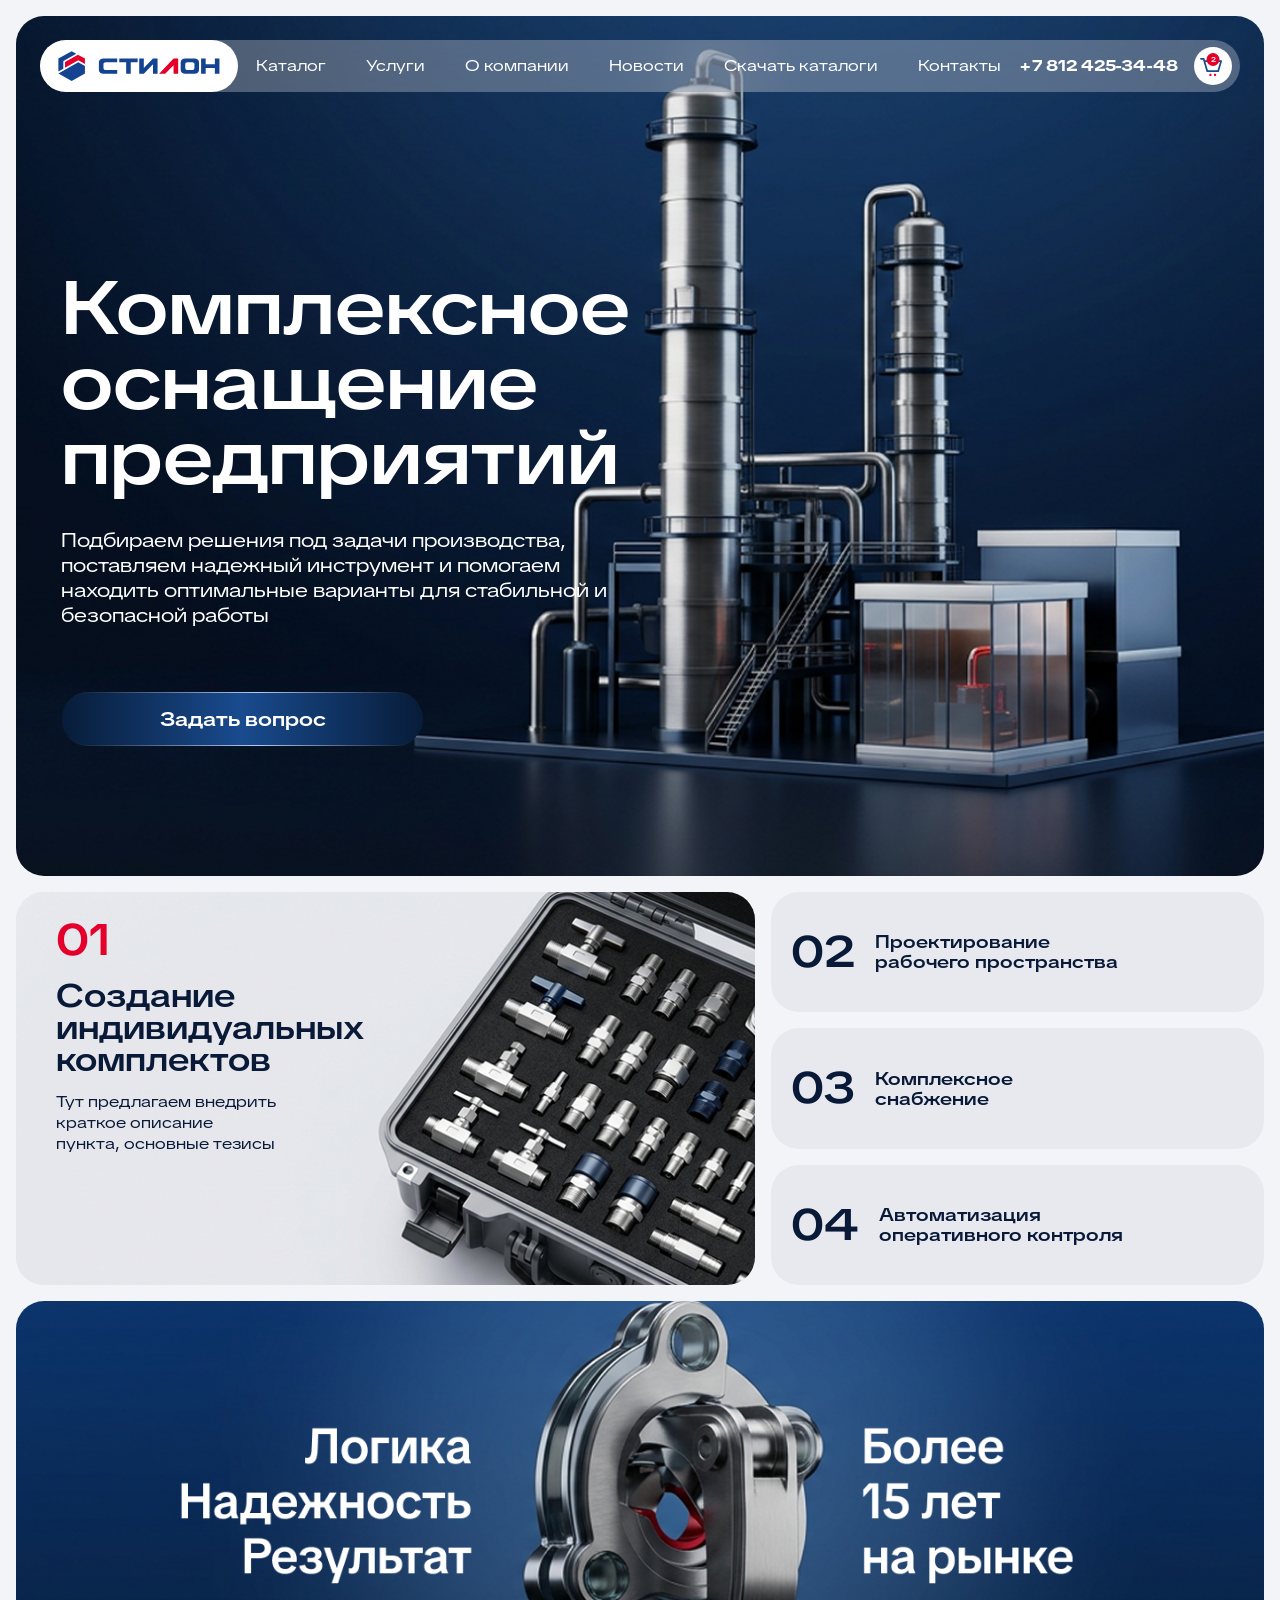
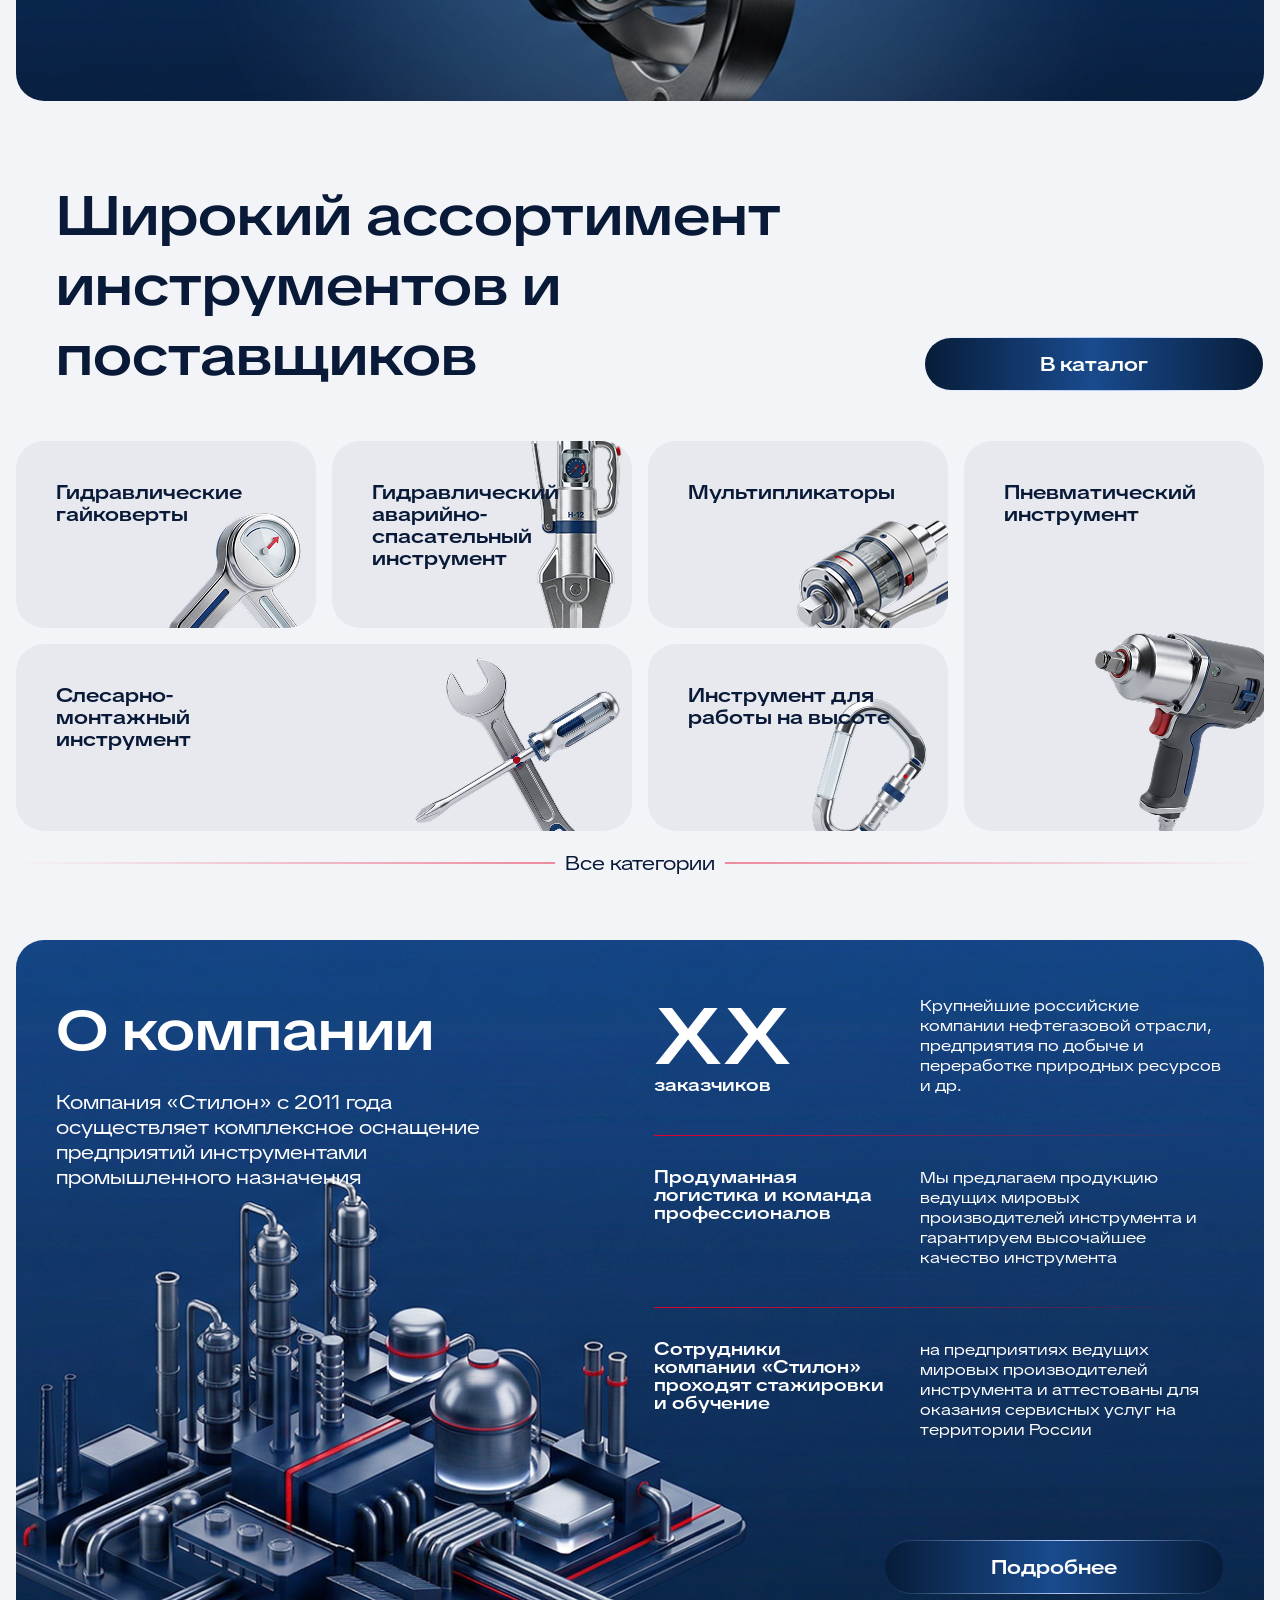
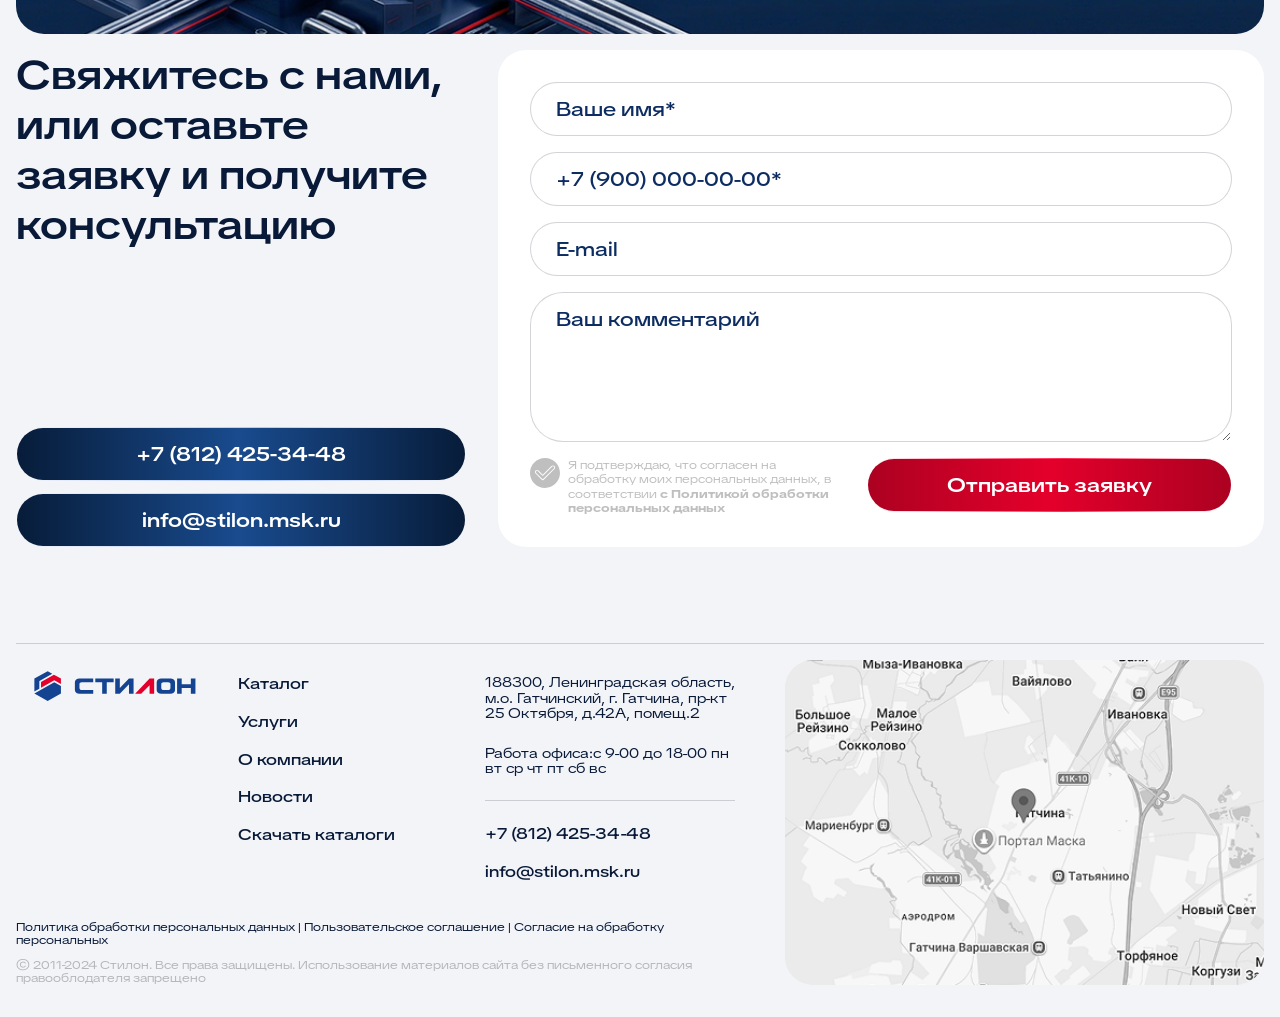
==== index.html @ 938ae72e "feat: верстка главной" ====
<!DOCTYPE html>
<html lang="ru">

<head>
    <meta charset="UTF-8">
    <meta name="viewport" content="width=device-width, initial-scale=1.0">
    <link rel="stylesheet" href="./scss/main.css">
    <title>Главная</title>
</head>

<body>
    <header class="header">
        <div class="container">
            <div class="header__wrapper">
                <div class="header__inner">
                    <a href="#" class="header__logo">
                        <img class="logo-primary" src="./img/logo.svg" alt="">
                        <img class="logo-white" src="./img/logo-white.svg" alt="">
                    </a>
                    <nav class="header__nav">
                        <ul class="header__nav-list">
                            <li class="header__nav-item">
                                <a href="#" class="header__nav-link">Каталог</a>
                            </li>
                            <li class="header__nav-item">
                                <a href="#" class="header__nav-link">Услуги</a>
                            </li>
                            <li class="header__nav-item">
                                <a href="#" class="header__nav-link">О компании</a>
                            </li>
                            <li class="header__nav-item">
                                <a href="#" class="header__nav-link">Новости</a>
                            </li>
                            <li class="header__nav-item">
                                <a href="#" class="header__nav-link">Скачать каталоги</a>
                            </li>
                            <li class="header__nav-item">
                                <a href="#" class="header__nav-link">Контакты</a>
                            </li>
                        </ul>
                    </nav>
                    <div class="header__action">
                        <a href="tel:+78124253448" class="header__tel">+7 812 425-34-48</a>
                        <a href="#" class="header__basket">
                            <span class="header__basket-icon">
                                <svg width="22" height="19" viewBox="0 0 22 19" fill="none"
                                    xmlns="http://www.w3.org/2000/svg">
                                    <path
                                        d="M21.8284 2.57417C21.6661 2.35757 21.4113 2.23008 21.1406 2.23008H4.95357L4.48164 0.617934C4.37443 0.251668 4.03855 0 3.6569 0H0.859375C0.384742 0 0 0.384742 0 0.859375C0 1.33401 0.384742 1.71875 0.859375 1.71875H3.01301C3.13852 2.14754 6.31288 12.9914 6.4411 13.4295C6.54831 13.7957 6.88424 14.0474 7.26585 14.0474H18.1845C18.5662 14.0474 18.902 13.7957 19.0093 13.4295L21.9654 3.33089C22.0414 3.07119 21.9906 2.79078 21.8284 2.57417ZM17.5407 12.3286H7.90973L5.45673 3.94883H19.9937L17.5407 12.3286Z"
                                        fill="#194B8E" />
                                    <path
                                        d="M10.4106 18.0469C11.0514 18.0469 11.5708 17.5275 11.5708 16.8867C11.5708 16.246 11.0514 15.7266 10.4106 15.7266C9.76991 15.7266 9.25049 16.246 9.25049 16.8867C9.25049 17.5275 9.76991 18.0469 10.4106 18.0469Z"
                                        fill="#E4002B" />
                                    <path
                                        d="M15.0396 18.0469C15.6803 18.0469 16.1997 17.5275 16.1997 16.8867C16.1997 16.246 15.6803 15.7266 15.0396 15.7266C14.3988 15.7266 13.8794 16.246 13.8794 16.8867C13.8794 17.5275 14.3988 18.0469 15.0396 18.0469Z"
                                        fill="#E4002B" />
                                </svg>
                            </span>
                            <span class="header__basket-counter">2</span>
                        </a>
                    </div>
                </div>
            </div>

        </div>
    </header>
    <main>
        <section class="hero section">
            <div class="container">
                <div class="hero__inner">
                    <picture class="hero__img">
                        <img src="./img/hero/hero.png" alt="">
                    </picture>
                    <h1 class="hero__title h1">Комплексное оснащение предприятий</h1>
                    <div class="hero__desc">
                        Подбираем решения под задачи производства, поставляем надежный инструмент
                        и помогаем находить оптимальные варианты для стабильной и безопасной работы
                    </div>
                    <a href="#" class="hero__btn btn">
                        <div class="btn__text">Задать вопрос</div>
                    </a>
                </div>
            </div>
        </section>
        <section class="benefits section">
            <div class="container">
                <div class="benefits__list">
                    <div class="benefits__main">
                        <div class="benefits__main-num">01</div>
                        <div class="benefits__main-title h4">Создание индивидуальных комплектов</div>
                        <div class="benefits__main-desc">Тут предлагаем внедрить краткое описание пункта, основные
                            тезисы</div>
                        <picture class="benefits__main-img">
                            <img src="./img/benefits/main.jpg" alt="">
                        </picture>
                    </div>
                    <div class="benefits__item">
                        <div class="benefits__item-num">02</div>
                        <div class="benefits__item-title">Проектирование <br> рабочего пространства</div>
                    </div>
                    <div class="benefits__item">
                        <div class="benefits__item-num">03</div>
                        <div class="benefits__item-title">Комплексное <br> снабжение</div>
                    </div>
                    <div class="benefits__item">
                        <div class="benefits__item-num">04</div>
                        <div class="benefits__item-title">Автоматизация <br> оперативного контроля</div>
                    </div>
                </div>
            </div>
        </section>
        <section class="promo-bnr section">
            <div class="container">
                <picture class="promo-bnr__img">
                    <source srcset="./img/promo-bnr/bnr-sm.png" media="(max-width: 440px)">
                    <img src="./img/promo-bnr/bnr.png" alt="">
                </picture>
            </div>
        </section>
        <section class="main-catalog section">
            <div class="container">
                <div class="main-catalog__top">
                    <h2 class="main-catalog__title h2">
                        Широкий ассортимент инструментов и поставщиков
                    </h2>
                    <a href="#" class="main-catalog__show-all btn">
                        <div class="btn__text">В каталог</div>
                    </a>
                </div>
                <div class="main-catalog__list">
                    <a href="#" class="main-catalog__item">
                        <div class="main-catalog__item-title">Гидравлические гайковерты</div>
                        <picture class="main-catalog__item-img">
                            <img src="./img/main-catalog/img-01.png" alt="">
                        </picture>
                    </a>
                    <a href="#" class="main-catalog__item">
                        <div class="main-catalog__item-title">Гидравлический аварийно-спасательный инструмент</div>
                        <picture class="main-catalog__item-img">
                            <img src="./img/main-catalog/img-02.png" alt="">
                        </picture>
                    </a>
                    <a href="#" class="main-catalog__item">
                        <div class="main-catalog__item-title">Мультипликаторы</div>
                        <picture class="main-catalog__item-img">
                            <img src="./img/main-catalog/img-03.png" alt="">
                        </picture>
                    </a>
                    <a href="#" class="main-catalog__item main-catalog__item--rowspan-2">
                        <div class="main-catalog__item-title">Пневматический инструмент</div>
                        <picture class="main-catalog__item-img">
                            <img src="./img/main-catalog/img-04.png" alt="">
                        </picture>
                    </a>
                    <a href="#" class="main-catalog__item main-catalog__item--colspan-2">
                        <div class="main-catalog__item-title">Слесарно-монтажный инструмент</div>
                        <picture class="main-catalog__item-img">
                            <img src="./img/main-catalog/img-05.png" alt="">
                        </picture>
                    </a>
                    <a href="#" class="main-catalog__item">
                        <div class="main-catalog__item-title">Инструмент для работы на высоте</div>
                        <picture class="main-catalog__item-img">
                            <img src="./img/main-catalog/img-06.png" alt="">
                        </picture>
                    </a>
                </div>
                <div class="main-catalog__bottom">
                    <a href="#" class="main-catalog__more-btn">Все категории</a>
                </div>
            </div>
        </section>
        <section class="main-about section">
            <div class="container">
                <div class="main-about__inner">
                    <picture class="main-about__img">
                        <source srcset="./img/main-about/bg-sm.png" media="(max-width: 767.98px)">
                        <img src="./img/main-about/bg.png" alt="">
                    </picture>
                    <div class="main-about__head">
                        <h2 class="main-about__title h2">О компании</h2>
                        <div class="main-about__desc">
                            Компания «Стилон» с 2011 года осуществляет комплексное оснащение
                            предприятий инструментами промышленного назначения
                        </div>
                    </div>
                    <div class="main-about__info">
                        <div class="main-about__details">
                            <div class="main-about__detail">
                                <div class="main-about__detail-title">
                                    <span>ХХ</span>
                                    <br>
                                    заказчиков
                                </div>
                                <div class="main-about__detail-desc">
                                    Крупнейшие российские компании нефтегазовой отрасли,
                                    предприятия по добыче и переработке природных ресурсов и др.
                                </div>
                            </div>
                            <div class="main-about__detail">
                                <div class="main-about__detail-title">
                                    Продуманная логистика и команда профессионалов
                                </div>
                                <div class="main-about__detail-desc">
                                    Мы предлагаем продукцию ведущих мировых производителей инструмента и гарантируем
                                    высочайшее качество инструмента
                                </div>
                            </div>
                            <div class="main-about__detail">
                                <div class="main-about__detail-title">
                                    Сотрудники компании «Стилон» проходят стажировки и обучение
                                </div>
                                <div class="main-about__detail-desc">
                                    на предприятиях ведущих мировых производителей инструмента и аттестованы для
                                    оказания сервисных услуг на территории России
                                </div>
                            </div>
                        </div>
                        <div class="main-about__bottom">
                            <a href="#" class="main-about__btn btn">
                                <span class="btn__text">Подробнее</span>
                            </a>
                        </div>
                    </div>
                </div>
            </div>
        </section>
        <section class="contact-us section">
            <div class="container">
                <div class="contact-us__inner">
                    <div class="contact-us__head">
                        <h2 class="contact-us__title h3">
                            Свяжитесь с нами, или оставьте заявку и получите консультацию
                        </h2>
                        <div class="contact-us__action">
                            <a href="#" class="contact-us__btn btn">
                                <div class="btn__text">+7 (812) 425-34-48</div>
                            </a>
                            <a href="#" class="contact-us__btn btn">
                                <div class="btn__text">info@stilon.msk.ru</div>
                            </a>
                        </div>
                    </div>
                    <form action="#" class="contact-us__form">
                        <div class="form-group">
                            <input type="text" class="form-control" placeholder="Ваше имя*">
                        </div>
                        <div class="form-group">
                            <input type="text" class="form-control" placeholder="+7 (900) 000-00-00*">
                        </div>
                        <div class="form-group">
                            <input type="text" class="form-control" placeholder="E-mail">
                        </div>
                        <div class="form-group">
                            <textarea class="form-control" name="" id="" placeholder="Ваш комментарий"></textarea>
                        </div>
                        <div class="form-action">
                            <div class="form-checkbox">
                                <input type="checkbox" name="" id="id_form_agreement">
                                <label for="id_form_agreement">
                                    Я подтверждаю, что согласен на обработку моих персональных данных, в соответствии
                                    <a href="#">с Политикой обработки персональных данных</a>
                                </label>
                            </div>
                            <button type="button" class="form-btn btn btn--secondary">
                                <div class="btn__text">Отправить заявку</div>
                            </button>
                        </div>
                    </form>
                </div>
            </div>
        </section>
    </main>
    <footer class="footer">
        <div class="container">
            <div class="footer__inner">
                <div class="footer__main">
                    <div class="footer__top">
                        <a href="#" class="footer__logo">
                            <img src="./img/logo.svg" alt="">
                        </a>
                        <nav class="footer__nav">
                            <a href="#" class="footer__nav-link">Каталог</a>
                            <a href="#" class="footer__nav-link">Услуги</a>
                            <a href="#" class="footer__nav-link">О компании</a>
                            <a href="#" class="footer__nav-link">Новости</a>
                            <a href="#" class="footer__nav-link">Скачать каталоги</a>
                        </nav>
                        <div class="footer__contacts">
                            <div class="footer__contacts-top">
                                <div class="footer__contacts-address">
                                    188300, Ленинградская область, м.о. Гатчинский, 
                                    г. Гатчина, пр-кт 25 Октября, д.42А, помещ.2
                                </div>
                                <div class="footer__contacts-address">
                                    Работа офиса:с 9-00 до 18-00 пн вт ср чт пт сб вс
                                </div>
                            </div>
                            <div class="footer__contacts-links">
                                <a href="#" class="footer__contacts-link">+7 (812) 425-34-48</a>
                                <a href="#" class="footer__contacts-link">info@stilon.msk.ru</a>
                            </div>
                        </div>
                    </div>
                    <div class="footer__bottom">
                        <div class="footer__policy">
                            <a href="#">Политика обработки персональных данных |</a>
                            <a href="#">Пользовательское соглашение |</a>
                            <a href="#">Согласие на обработку персональных</a>
                        </div>
                        <div class="footer__copyright">
                            © 2011-2024 Стилон. Все права защищены. Использование материалов
                            сайта без письменного согласия правооблодателя запрещено
                        </div>
                    </div>
                </div>
                <div class="footer__map">
                    <img src="./img/map.png" alt="">
                </div>
            </div>
        </div>
    </footer>

    <script src="js/main.js"></script>
</body>

</html>
---- scss/main.css ----
:root {
  --color-white: #FFFFFF;
  --color-black: #000000;
  --color-black-25: #00000040;
  --color-primary: #081A38;
  --color-primary-100: #0D2D62;
  --color-red: #E4002B;
  --color-grey: #E8E9EE;
  --color-border: #8589945C;
  --color-main-bg: #F3F4F8;
  --btn-bg-primary: linear-gradient(90deg, #071C39 0%, #194B8E 49.52%, #071C39 100%);
  --btn-bg-secondary: linear-gradient(90deg, #AC0121 0%, #E4002B 49.52%, #AC0121 100%);
  --font-primary: 'TikTok Sans', sans-serif;
  --container: 1440px;
  --pad: 16px;
}

/*! normalize.css v8.0.1 | MIT License | github.com/necolas/normalize.css */
/* Document
   ========================================================================== */
/**
 * 1. Correct the line height in all browsers.
 * 2. Prevent adjustments of font size after orientation changes in iOS.
 */
*,
body {
  box-sizing: border-box;
}

html {
  line-height: 1.15;
  /* 1 */
  -webkit-text-size-adjust: 100%;
  /* 2 */
}

/* Sections
   ========================================================================== */
/**
 * Remove the margin in all browsers.
 */
body {
  margin: 0;
}

/**
 * Render the `main` element consistently in IE.
 */
main {
  display: block;
}

/**
 * Correct the font size and margin on `h1` elements within `section` and
 * `article` contexts in Chrome, Firefox, and Safari.
 */
h1 {
  font-size: 2em;
  margin: 0.67em 0;
}

/* Grouping content
   ========================================================================== */
/**
 * 1. Add the correct box sizing in Firefox.
 * 2. Show the overflow in Edge and IE.
 */
hr {
  box-sizing: content-box;
  /* 1 */
  height: 0;
  /* 1 */
  overflow: visible;
  /* 2 */
}

/**
 * 1. Correct the inheritance and scaling of font size in all browsers.
 * 2. Correct the odd `em` font sizing in all browsers.
 */
pre {
  font-family: monospace, monospace;
  /* 1 */
  font-size: 1em;
  /* 2 */
}

/* Text-level semantics
   ========================================================================== */
/**
 * Remove the gray background on active links in IE 10.
 */
a {
  background-color: transparent;
}

/**
 * 1. Remove the bottom border in Chrome 57-
 * 2. Add the correct text decoration in Chrome, Edge, IE, Opera, and Safari.
 */
abbr[title] {
  border-bottom: none;
  /* 1 */
  text-decoration: underline;
  /* 2 */
  -webkit-text-decoration: underline dotted;
          text-decoration: underline dotted;
  /* 2 */
}

/**
 * Add the correct font weight in Chrome, Edge, and Safari.
 */
b,
strong {
  font-weight: bolder;
}

/**
 * 1. Correct the inheritance and scaling of font size in all browsers.
 * 2. Correct the odd `em` font sizing in all browsers.
 */
code,
kbd,
samp {
  font-family: monospace, monospace;
  /* 1 */
  font-size: 1em;
  /* 2 */
}

/**
 * Add the correct font size in all browsers.
 */
small {
  font-size: 80%;
}

/**
 * Prevent `sub` and `sup` elements from affecting the line height in
 * all browsers.
 */
sub,
sup {
  font-size: 75%;
  line-height: 0;
  position: relative;
  vertical-align: baseline;
}

sub {
  bottom: -0.25em;
}

sup {
  top: -0.5em;
}

/* Embedded content
   ========================================================================== */
/**
 * Remove the border on images inside links in IE 10.
 */
img {
  border-style: none;
}

/* Forms
   ========================================================================== */
/**
 * 1. Change the font styles in all browsers.
 * 2. Remove the margin in Firefox and Safari.
 */
button,
input,
optgroup,
select,
textarea {
  font-family: inherit;
  /* 1 */
  font-size: 100%;
  /* 1 */
  line-height: 1.15;
  /* 1 */
  margin: 0;
  /* 2 */
}

/**
 * Show the overflow in IE.
 * 1. Show the overflow in Edge.
 */
button,
input {
  /* 1 */
  overflow: visible;
}

/**
 * Remove the inheritance of text transform in Edge, Firefox, and IE.
 * 1. Remove the inheritance of text transform in Firefox.
 */
button,
select {
  /* 1 */
  text-transform: none;
}

/**
 * Correct the inability to style clickable types in iOS and Safari.
 */
button,
[type=button],
[type=reset],
[type=submit] {
  -webkit-appearance: button;
}

/**
 * Remove the inner border and padding in Firefox.
 */
button::-moz-focus-inner,
[type=button]::-moz-focus-inner,
[type=reset]::-moz-focus-inner,
[type=submit]::-moz-focus-inner {
  border-style: none;
  padding: 0;
}

/**
 * Restore the focus styles unset by the previous rule.
 */
button:-moz-focusring,
[type=button]:-moz-focusring,
[type=reset]:-moz-focusring,
[type=submit]:-moz-focusring {
  outline: 1px dotted ButtonText;
}

/**
 * Correct the padding in Firefox.
 */
fieldset {
  padding: 0.35em 0.75em 0.625em;
}

/**
 * 1. Correct the text wrapping in Edge and IE.
 * 2. Correct the color inheritance from `fieldset` elements in IE.
 * 3. Remove the padding so developers are not caught out when they zero out
 *    `fieldset` elements in all browsers.
 */
legend {
  box-sizing: border-box;
  /* 1 */
  color: inherit;
  /* 2 */
  display: table;
  /* 1 */
  max-width: 100%;
  /* 1 */
  padding: 0;
  /* 3 */
  white-space: normal;
  /* 1 */
}

/**
 * Add the correct vertical alignment in Chrome, Firefox, and Opera.
 */
progress {
  vertical-align: baseline;
}

/**
 * Remove the default vertical scrollbar in IE 10+.
 */
textarea {
  overflow: auto;
}

/**
 * 1. Add the correct box sizing in IE 10.
 * 2. Remove the padding in IE 10.
 */
[type=checkbox],
[type=radio] {
  box-sizing: border-box;
  /* 1 */
  padding: 0;
  /* 2 */
}

/**
 * Correct the cursor style of increment and decrement buttons in Chrome.
 */
[type=number]::-webkit-inner-spin-button,
[type=number]::-webkit-outer-spin-button {
  height: auto;
}

/**
 * 1. Correct the odd appearance in Chrome and Safari.
 * 2. Correct the outline style in Safari.
 */
[type=search] {
  -webkit-appearance: textfield;
  /* 1 */
  outline-offset: -2px;
  /* 2 */
}

/**
 * Remove the inner padding in Chrome and Safari on macOS.
 */
[type=search]::-webkit-search-decoration {
  -webkit-appearance: none;
}

/**
 * 1. Correct the inability to style clickable types in iOS and Safari.
 * 2. Change font properties to `inherit` in Safari.
 */
::-webkit-file-upload-button {
  -webkit-appearance: button;
  /* 1 */
  font: inherit;
  /* 2 */
}

/* Interactive
   ========================================================================== */
/*
 * Add the correct display in Edge, IE 10+, and Firefox.
 */
details {
  display: block;
}

/*
 * Add the correct display in all browsers.
 */
summary {
  display: list-item;
}

/* Misc
   ========================================================================== */
/**
 * Add the correct display in IE 10+.
 */
template {
  display: none;
}

/**
 * Add the correct display in IE 10.
 */
[hidden] {
  display: none;
}

ul {
  margin: 0;
  padding: 0;
}
ul li {
  list-style: none;
}

img {
  display: block;
  max-width: 100%;
}

a {
  text-decoration: none;
  color: unset;
}

h1, h2, h3, h4, h5, h6 {
  margin: 0;
}

body {
  font-family: var(--font-primary);
  font-size: 16px;
  line-height: 1.25;
  color: var(--color-primary);
  background-color: var(--color-main-bg);
}

.container {
  max-width: var(--container);
  width: 100%;
  padding: 0 var(--pad);
  margin: 0 auto;
}

.section {
  padding: 16px 0;
}
.section + .section {
  padding-top: 0;
}

@font-face {
  font-family: "TikTok Sans";
  src: url("../fonts/TikTokSans_24pt_Expanded-Regular.woff") format("woff"), url("../fonts/TikTokSans_24pt_Expanded-Regular.woff2") format("woff2");
  font-style: normal;
  font-weight: 400;
  font-display: swap;
}
@font-face {
  font-family: "TikTok Sans";
  src: url("../fonts/TikTokSans_24pt_Expanded-Medium.woff") format("woff"), url("../fonts/TikTokSans_24pt_Expanded-Medium.woff2") format("woff2");
  font-style: normal;
  font-weight: 500;
  font-display: swap;
}
@font-face {
  font-family: "TikTok Sans";
  src: url("../fonts/TikTokSans_24pt_Expanded-SemiBold.woff") format("woff"), url("../fonts/TikTokSans_24pt_Expanded-SemiBold.woff2") format("woff2");
  font-style: normal;
  font-weight: 600;
  font-display: swap;
}
@font-face {
  font-family: "TikTok Sans";
  src: url("../fonts/TikTokSans_24pt_Expanded-Bold.woff") format("woff"), url("../fonts/TikTokSans_24pt_Expanded-Bold.woff2") format("woff2");
  font-style: normal;
  font-weight: 700;
  font-display: swap;
}
.h1 {
  font-size: 75px;
  line-height: 1;
  font-weight: 600;
}
@media screen and (max-width: 1279.98px) {
  .h1 {
    font-size: 56px;
  }
}
@media screen and (max-width: 767.98px) {
  .h1 {
    font-size: 32px;
  }
}

.h2 {
  font-size: 56px;
  font-weight: 600;
}
@media screen and (max-width: 1279.98px) {
  .h2 {
    font-size: 40px;
  }
}
@media screen and (max-width: 767.98px) {
  .h2 {
    font-size: 24px;
  }
}

.h3 {
  font-size: 40px;
  font-weight: 600;
}
@media screen and (max-width: 1279.98px) {
  .h3 {
    font-size: 32px;
  }
}
@media screen and (max-width: 767.98px) {
  .h3 {
    font-size: 24px;
  }
}

.h4 {
  font-size: 32px;
  font-weight: 600;
}
@media screen and (max-width: 1279.98px) {
  .h4 {
    font-size: 24px;
  }
}
@media screen and (max-width: 767.98px) {
  .h4 {
    font-size: 20px;
  }
}

.header {
  position: fixed;
  top: 0;
  left: 0;
  width: 100%;
  padding: 16px 0 0 0;
  z-index: 99;
}
.header.is-white .header__inner {
  background: rgba(133, 137, 148, 0.3607843137);
}
.header.is-white .header__logo {
  background-color: transparent;
}
.header.is-white .header__logo .logo-white {
  display: block;
}
.header.is-white .header__logo .logo-primary {
  display: none;
}
.header__wrapper {
  padding: 24px;
}
@media screen and (max-width: 767.98px) {
  .header__wrapper {
    padding: 8px;
  }
}
.header__inner {
  width: 100%;
  display: flex;
  align-items: center;
  justify-content: space-between;
  background-color: rgba(243, 244, 248, 0.2901960784);
  border-radius: 40px;
  backdrop-filter: blur(35px);
  padding: 0 8px 0 0;
}
@media screen and (max-width: 1279.98px) {
  .header__nav {
    display: none;
  }
}
.header__nav-list {
  display: flex;
  align-items: center;
  gap: 40px;
}
.header__nav-link {
  color: var(--color-white);
}
.header__logo {
  border-radius: 40px;
  background-color: var(--color-white);
}
.header__logo .logo-white {
  display: none;
}
.header__action {
  display: flex;
  align-items: center;
  gap: 16px;
}
.header__tel {
  color: var(--color-white);
  font-weight: 700;
  line-height: 1.25;
}
@media screen and (max-width: 767.98px) {
  .header__tel {
    display: none;
  }
}
.header__basket {
  position: relative;
  display: flex;
  align-items: center;
  justify-content: center;
  width: 38px;
  height: 38px;
  border-radius: 50%;
  flex-shrink: 0;
  background-color: var(--color-white);
}
.header__basket-icon {
  display: block;
  width: 22px;
  height: 18px;
  margin: 2px 4px 0 0;
}
.header__basket-counter {
  position: absolute;
  top: 6px;
  left: 50%;
  transform: translateX(-50%);
  display: flex;
  align-items: center;
  justify-content: center;
  min-width: 13px;
  height: 13px;
  font-size: 7px;
  line-height: 1.1;
  font-weight: 600;
  color: var(--color-white);
  background-color: var(--color-red);
  border-radius: 50%;
}

.footer {
  padding-top: 80px;
}
.footer__inner {
  padding: 16px 0 32px;
  border-top: 1px solid var(--color-border);
  display: grid;
  grid-template-columns: 1.5fr 1fr;
  gap: 50px;
}
@media screen and (max-width: 991.98px) {
  .footer__inner {
    display: flex;
    flex-direction: column;
    gap: 24px;
  }
}
@media screen and (max-width: 991.98px) {
  .footer__main {
    display: contents;
  }
}
.footer__top {
  width: 100%;
  display: flex;
  align-items: flex-start;
  gap: 24px;
  margin-bottom: 40px;
}
@media screen and (max-width: 991.98px) {
  .footer__top {
    margin-bottom: 0;
  }
}
@media screen and (max-width: 767.98px) {
  .footer__top {
    flex-direction: column;
  }
}
@media screen and (max-width: 767.98px) {
  .footer__logo {
    align-self: center;
  }
}
.footer__nav {
  display: flex;
  flex-direction: column;
  align-items: flex-start;
  gap: 20px;
  padding-top: 15px;
}
@media screen and (max-width: 767.98px) {
  .footer__nav {
    padding-top: 0;
    gap: 12px;
  }
}
.footer__nav-link {
  font-size: 16px;
  line-height: 1.1;
  font-weight: 500;
}
.footer__contacts {
  max-width: 250px;
  width: 100%;
  padding-top: 15px;
  margin-left: auto;
}
@media screen and (max-width: 767.98px) {
  .footer__contacts {
    max-width: 100%;
    margin-left: 0;
    padding-top: 0;
  }
}
.footer__contacts-top {
  display: flex;
  flex-direction: column;
  align-items: flex-start;
  gap: 24px;
  padding-bottom: 24px;
  margin-bottom: 24px;
  border-bottom: 1px solid var(--color-border);
}
@media screen and (max-width: 767.98px) {
  .footer__contacts-top {
    gap: 12px;
  }
}
.footer__contacts-address {
  font-size: 14px;
  line-height: 1.1;
}
.footer__contacts-links {
  display: flex;
  flex-direction: column;
  align-items: flex-start;
  gap: 20px;
}
@media screen and (max-width: 767.98px) {
  .footer__contacts-links {
    gap: 12px;
  }
}
.footer__contacts-link {
  font-size: 16px;
  line-height: 1.1;
  font-weight: 500;
}
.footer__bottom {
  display: flex;
  flex-direction: column;
  align-items: flex-start;
  gap: 12px;
  margin-top: auto;
}
@media screen and (max-width: 991.98px) {
  .footer__bottom {
    margin-top: auto;
    order: 99;
  }
}
.footer__map {
  position: relative;
  height: auto;
  min-height: 300px;
  border-radius: 28px;
  overflow: hidden;
}
@media screen and (max-width: 991.98px) {
  .footer__map {
    min-height: 200px;
    height: 200px;
    border-radius: 16px;
  }
}
.footer__map img {
  position: absolute;
  inset: 0;
  display: block;
  width: 100%;
  height: 100%;
  -o-object-fit: cover;
     object-fit: cover;
}
.footer__policy {
  font-size: 12px;
  line-height: 1.1;
}
@media screen and (max-width: 767.98px) {
  .footer__policy {
    display: flex;
    flex-direction: column;
    align-items: flex-start;
    gap: 4px;
  }
}
.footer__copyright {
  font-size: 12px;
  line-height: 1.1;
  color: var(--color-black-25);
}

.btn {
  position: relative;
  display: inline-block;
  width: auto;
  background: linear-gradient(90deg, rgba(177, 202, 250, 0) 0%, #B1CAFA 53.85%, rgba(177, 202, 250, 0) 99.04%);
  padding: 1px;
  z-index: 1;
  border-radius: 32px;
  border: none;
  outline: none;
  cursor: pointer;
}
.btn__text {
  width: 100%;
  display: inline-flex;
  align-items: center;
  justify-content: center;
  padding: 15px 23px;
  background: var(--btn-bg-primary);
  border-radius: 32px;
  font-size: 20px;
  line-height: 1.1;
  font-weight: 600;
  color: var(--color-white);
}
@media screen and (max-width: 991.98px) {
  .btn__text {
    font-size: 16px;
    line-height: 1.25;
    padding: 12px 23px;
  }
}
.btn--secondary {
  background: linear-gradient(90deg, rgba(255, 44, 84, 0) 0%, #FF2C54 53.85%, rgba(255, 44, 84, 0) 99.04%);
}
.btn--secondary .btn__text {
  background: var(--btn-bg-secondary);
}

.form-group {
  width: 100%;
}

.form-control {
  display: block;
  width: 100%;
  padding: 15px 25px;
  font-size: 20px;
  line-height: 1.1;
  font-weight: 500;
  border: 1px solid var(--color-border);
  border-radius: 33px;
  outline: none;
}
@media screen and (max-width: 991.98px) {
  .form-control {
    padding: 11px 19px;
    font-size: 16px;
    line-height: 1.25;
  }
}
.form-control::-moz-placeholder {
  color: var(--color-primary-100);
}
.form-control::placeholder {
  color: var(--color-primary-100);
}
.form-control:focus::-moz-placeholder {
  opacity: 0;
}
.form-control:focus::placeholder {
  opacity: 0;
}

textarea.form-control {
  height: 150px;
}
@media screen and (max-width: 991.98px) {
  textarea.form-control {
    height: 120px;
    border-radius: 24px;
  }
}

.form-action {
  display: grid;
  grid-template-columns: 1fr 1.2fr;
  align-items: flex-start;
  gap: 32px;
}
@media screen and (max-width: 1279.98px) {
  .form-action {
    display: flex;
    flex-direction: column;
    gap: 16px;
  }
}

@media screen and (max-width: 1279.98px) {
  .form-btn {
    width: 100%;
  }
}

.form-checkbox {
  position: relative;
}
.form-checkbox input {
  position: absolute;
  top: 0;
  left: 0;
  opacity: 0;
  visibility: hidden;
}
.form-checkbox input:checked + label {
  color: var(--color-primary);
}
.form-checkbox input:checked + label::before {
  background-color: var(--color-red);
}
.form-checkbox label {
  display: block;
  font-size: 12px;
  line-height: 1.2;
  color: var(--color-black-25);
  cursor: pointer;
  padding-left: 38px;
}
.form-checkbox label a {
  font-weight: 700;
}
.form-checkbox label::before {
  content: "";
  position: absolute;
  top: 0;
  left: 0;
  width: 30px;
  height: 30px;
  mask: url("../../img/icons/checkbox.svg") center center/30px no-repeat;
  -webkit-mask: url("../../img/icons/checkbox.svg") center center/30px no-repeat;
  background-color: var(--color-black-25);
}

.hero {
  padding: 16px 0;
}
.hero__inner {
  width: 100%;
  height: calc(100vh - 32px);
  max-height: 860px;
  display: flex;
  flex-direction: column;
  align-items: flex-start;
  justify-content: flex-end;
  position: relative;
  padding: 120px 45px 130px;
  border-radius: 28px;
  color: var(--color-white);
  overflow: hidden;
  z-index: 1;
}
@media screen and (max-width: 1279.98px) {
  .hero__inner {
    padding: 120px 24px 40px;
  }
}
@media screen and (max-width: 767.98px) {
  .hero__inner {
    border-radius: 20px;
  }
}
.hero__img {
  position: absolute;
  inset: 0;
  display: block;
  width: 100%;
  height: 100%;
  z-index: -1;
}
@media screen and (max-width: 767.98px) {
  .hero__img::before {
    content: "";
    position: absolute;
    inset: 0;
    width: 100%;
    height: 100%;
    background-color: rgba(0, 0, 0, 0.4);
  }
}
.hero__img img {
  display: block;
  width: 100%;
  height: 100%;
  -o-object-fit: cover;
     object-fit: cover;
}
.hero__title {
  max-width: 570px;
  margin-bottom: 32px;
}
@media screen and (max-width: 767.98px) {
  .hero__title {
    margin-bottom: 24px;
  }
}
.hero__desc {
  max-width: 550px;
  font-size: 20px;
  line-height: 1.25;
  margin-bottom: 64px;
}
@media screen and (max-width: 1279.98px) {
  .hero__desc {
    font-size: 16px;
  }
}
@media screen and (max-width: 767.98px) {
  .hero__desc {
    margin-bottom: 32px;
  }
}
.hero__btn {
  width: 363px;
}
@media screen and (max-width: 767.98px) {
  .hero__btn {
    width: 100%;
  }
}

.benefits__list {
  display: grid;
  grid-template-columns: 1.5fr 1fr;
  grid-template-rows: repeat(3, 1fr);
  grid-auto-flow: dense;
  gap: 16px;
}
@media screen and (max-width: 767.98px) {
  .benefits__list {
    display: flex;
    flex-direction: column;
    gap: 8px;
  }
}
.benefits__main {
  position: relative;
  display: flex;
  flex-direction: column;
  align-items: flex-start;
  gap: 16px;
  padding: 24px 40px;
  grid-row: span 3;
  background-color: var(--color-grey);
  overflow: hidden;
  border-radius: 28px;
  z-index: 1;
}
@media screen and (max-width: 767.98px) {
  .benefits__main {
    padding: 24px;
    border-radius: 16px;
  }
}
.benefits__main-num {
  font-size: 44px;
  line-height: 1.1;
  font-weight: 600;
  color: var(--color-red);
}
@media screen and (max-width: 767.98px) {
  .benefits__main-num {
    font-size: 32px;
  }
}
.benefits__main-title {
  max-width: 320px;
  line-height: 1;
}
.benefits__main-desc {
  max-width: 220px;
  line-height: 1.3;
}
.benefits__main-img {
  display: block;
  width: 100%;
  height: 100%;
  position: absolute;
  inset: 0;
  z-index: -1;
}
@media screen and (max-width: 767.98px) {
  .benefits__main-img {
    display: none;
  }
}
.benefits__main-img img {
  display: block;
  width: 100%;
  height: 100%;
  -o-object-fit: cover;
     object-fit: cover;
  -o-object-position: left center;
     object-position: left center;
}
.benefits__item {
  display: flex;
  align-items: center;
  gap: 20px;
  padding: 36px 20px;
  background-color: var(--color-grey);
  overflow: hidden;
  border-radius: 28px;
}
@media screen and (max-width: 767.98px) {
  .benefits__item {
    padding: 24px;
    border-radius: 16px;
  }
}
.benefits__item-num {
  font-size: 44px;
  line-height: 1.1;
  font-weight: 600;
}
@media screen and (max-width: 767.98px) {
  .benefits__item-num {
    font-size: 32px;
  }
}
.benefits__item-title {
  font-size: 18px;
  line-height: 1.1;
  font-weight: 600;
}
@media screen and (max-width: 767.98px) {
  .benefits__item-title {
    font-size: 16px;
  }
}

.promo-bnr__img {
  display: block;
  width: 100%;
  border-radius: 28px;
  overflow: hidden;
}
@media screen and (max-width: 767.98px) {
  .promo-bnr__img {
    border-radius: 20px;
  }
}
.promo-bnr__img img {
  display: block;
  width: 100%;
}

.main-catalog.section {
  padding: 64px 0;
}
@media screen and (max-width: 767.98px) {
  .main-catalog.section {
    padding: 24px 0 40px 0;
  }
}
.main-catalog__top {
  display: flex;
  align-items: flex-end;
  justify-content: space-between;
  gap: 40px;
  padding-left: 40px;
  margin-bottom: 50px;
}
@media screen and (max-width: 1279.98px) {
  .main-catalog__top {
    padding-left: 0;
  }
}
@media screen and (max-width: 767.98px) {
  .main-catalog__top {
    flex-direction: column;
    align-items: flex-start;
    gap: 16px;
    margin-bottom: 32px;
  }
}
.main-catalog__title {
  max-width: 950px;
}
.main-catalog__show-all {
  width: 340px;
  flex-shrink: 0;
}
.main-catalog__list {
  display: grid;
  grid-template-columns: repeat(4, 1fr);
  grid-auto-rows: 187px;
  gap: 16px;
}
@media screen and (max-width: 1279.98px) {
  .main-catalog__list {
    grid-template-columns: repeat(3, 1fr);
  }
}
@media screen and (max-width: 991.98px) {
  .main-catalog__list {
    grid-template-columns: repeat(2, 1fr);
  }
}
@media screen and (max-width: 767.98px) {
  .main-catalog__list {
    display: flex;
    flex-direction: column;
    gap: 8px;
  }
}
.main-catalog__item {
  position: relative;
  padding: 40px;
  background-color: var(--color-grey);
  border-radius: 28px;
  z-index: 1;
  transition: transform 0.25s ease-in-out, box-shadow 0.25s ease-in-out;
  overflow: hidden;
}
@media screen and (max-width: 1279.98px) {
  .main-catalog__item {
    padding: 24px;
  }
}
@media screen and (max-width: 767.98px) {
  .main-catalog__item {
    height: 120px;
    border-radius: 20px;
    padding: 20px;
  }
}
@media (any-hover: hover) {
  .main-catalog__item:hover {
    transform: scale(1.02);
    box-shadow: 0px 0px 32px 17px rgba(94, 125, 178, 0.1019607843);
  }
}
.main-catalog__item--rowspan-2 {
  grid-row: span 2;
}
@media screen and (max-width: 991.98px) {
  .main-catalog__item--rowspan-2 {
    grid-row: unset;
  }
}
.main-catalog__item--colspan-2 {
  grid-column: span 2;
}
@media screen and (max-width: 991.98px) {
  .main-catalog__item--colspan-2 {
    grid-column: unset;
  }
}
.main-catalog__item-img {
  position: absolute;
  inset: 0;
  display: block;
  width: 100%;
  height: 100%;
  z-index: -1;
}
@media screen and (max-width: 767.98px) {
  .main-catalog__item-img {
    width: 140px;
    height: 140px;
    inset: auto 0 0 auto;
  }
}
.main-catalog__item-img img {
  display: block;
  width: 100%;
  height: 100%;
  -o-object-fit: cover;
     object-fit: cover;
  -o-object-position: right bottom;
     object-position: right bottom;
}
.main-catalog__item-title {
  font-size: 20px;
  line-height: 1.1;
  font-weight: 600;
  max-width: 220px;
}
@media screen and (max-width: 767.98px) {
  .main-catalog__item-title {
    font-size: 16px;
  }
}
.main-catalog__bottom {
  position: relative;
  display: flex;
  align-items: center;
  justify-content: center;
  margin-top: 20px;
}
.main-catalog__bottom::before {
  content: "";
  width: 100%;
  height: 1px;
  position: absolute;
  top: 50%;
  left: 0;
  transform: translateY(-50%);
  background: linear-gradient(90deg, #F3F4F8 0%, #E4002B 50%, #F3F4F8 100%);
}
.main-catalog__more-btn {
  position: relative;
  font-size: 20px;
  line-height: 1.25;
  font-weight: 300;
  padding: 0 10px;
  background-color: var(--color-main-bg);
  text-align: center;
  z-index: 2;
}
@media screen and (max-width: 767.98px) {
  .main-catalog__more-btn {
    font-size: 16px;
  }
}

.main-about__inner {
  position: relative;
  display: flex;
  align-items: flex-start;
  justify-content: space-between;
  gap: 40px;
  padding: 56px 40px 40px 40px;
  color: var(--color-white);
  border-radius: 28px;
  overflow: hidden;
  z-index: 1;
}
@media screen and (max-width: 1279.98px) {
  .main-about__inner {
    flex-direction: column;
  }
}
@media screen and (max-width: 767.98px) {
  .main-about__inner {
    padding: 24px;
    border-radius: 20px;
  }
}
.main-about__img {
  display: block;
  width: 100%;
  height: 100%;
  position: absolute;
  inset: 0;
  z-index: -1;
}
.main-about__img img {
  display: block;
  width: 100%;
  height: 100%;
  -o-object-position: top;
     object-position: top;
  -o-object-fit: cover;
     object-fit: cover;
}
.main-about__head {
  display: flex;
  flex-direction: column;
  align-items: flex-start;
  gap: 24px;
}
@media screen and (max-width: 767.98px) {
  .main-about__head {
    gap: 16px;
  }
}
.main-about__desc {
  font-size: 20px;
  line-height: 1.25;
  max-width: 470px;
}
@media screen and (max-width: 1279.98px) {
  .main-about__desc {
    font-size: 16px;
  }
}
.main-about__info {
  max-width: 570px;
}
@media screen and (max-width: 1279.98px) {
  .main-about__info {
    margin-left: auto;
  }
}
.main-about__details {
  display: flex;
  flex-direction: column;
  gap: 32px;
}
@media screen and (max-width: 767.98px) {
  .main-about__details {
    gap: 32px;
  }
}
.main-about__detail {
  position: relative;
  display: grid;
  align-items: flex-start;
  grid-template-columns: 1fr 1.3fr;
  gap: 32px;
}
@media screen and (max-width: 767.98px) {
  .main-about__detail {
    gap: 20px;
    display: flex;
    flex-direction: column;
    align-items: flex-start;
  }
}
.main-about__detail:not(:last-of-type) {
  padding-bottom: 40px;
}
@media screen and (max-width: 767.98px) {
  .main-about__detail:not(:last-of-type) {
    padding-bottom: 32px;
  }
}
.main-about__detail:not(:last-of-type)::before {
  content: "";
  position: absolute;
  bottom: 0;
  left: 0;
  width: 100%;
  height: 1px;
  background: linear-gradient(90deg, #E4002B 0%, rgba(8, 26, 56, 0) 100%);
}
.main-about__detail-title {
  font-size: 18px;
  line-height: 1;
  font-weight: 600;
}
@media screen and (max-width: 767.98px) {
  .main-about__detail-title {
    font-size: 16px;
  }
}
.main-about__detail-title span {
  font-size: 80px;
}
@media screen and (max-width: 767.98px) {
  .main-about__detail-title span {
    font-size: 40px;
  }
}
.main-about__detail-desc {
  font-weight: 300;
}
@media screen and (max-width: 767.98px) {
  .main-about__detail-desc {
    font-size: 14px;
  }
}
.main-about__bottom {
  display: flex;
  align-items: center;
  justify-content: flex-end;
  margin-top: 100px;
}
@media screen and (max-width: 767.98px) {
  .main-about__bottom {
    margin-top: 40px;
  }
}
.main-about__btn {
  width: 340px;
}
@media screen and (max-width: 767.98px) {
  .main-about__btn {
    width: 100%;
  }
}

.contact-us__inner {
  display: grid;
  grid-template-columns: 450px 1fr;
  gap: 32px;
}
@media screen and (max-width: 991.98px) {
  .contact-us__inner {
    display: flex;
    flex-direction: column;
    gap: 16px;
  }
}
.contact-us__head {
  display: flex;
  flex-direction: column;
  justify-content: space-between;
  gap: 40px;
}
@media screen and (max-width: 991.98px) {
  .contact-us__head {
    display: contents;
  }
}
.contact-us__action {
  display: flex;
  flex-direction: column;
  align-items: center;
  gap: 12px;
}
@media screen and (max-width: 991.98px) {
  .contact-us__action {
    order: 99;
    gap: 8px;
  }
}
.contact-us__btn {
  width: 100%;
}
.contact-us__form {
  display: flex;
  flex-direction: column;
  gap: 16px;
  padding: 32px;
  background-color: var(--color-white);
  border-radius: 28px;
}
@media screen and (max-width: 991.98px) {
  .contact-us__form {
    padding: 20px;
  }
}
@media screen and (max-width: 767.98px) {
  .contact-us__form {
    border-radius: 16px;
  }
}/*# sourceMappingURL=main.css.map */
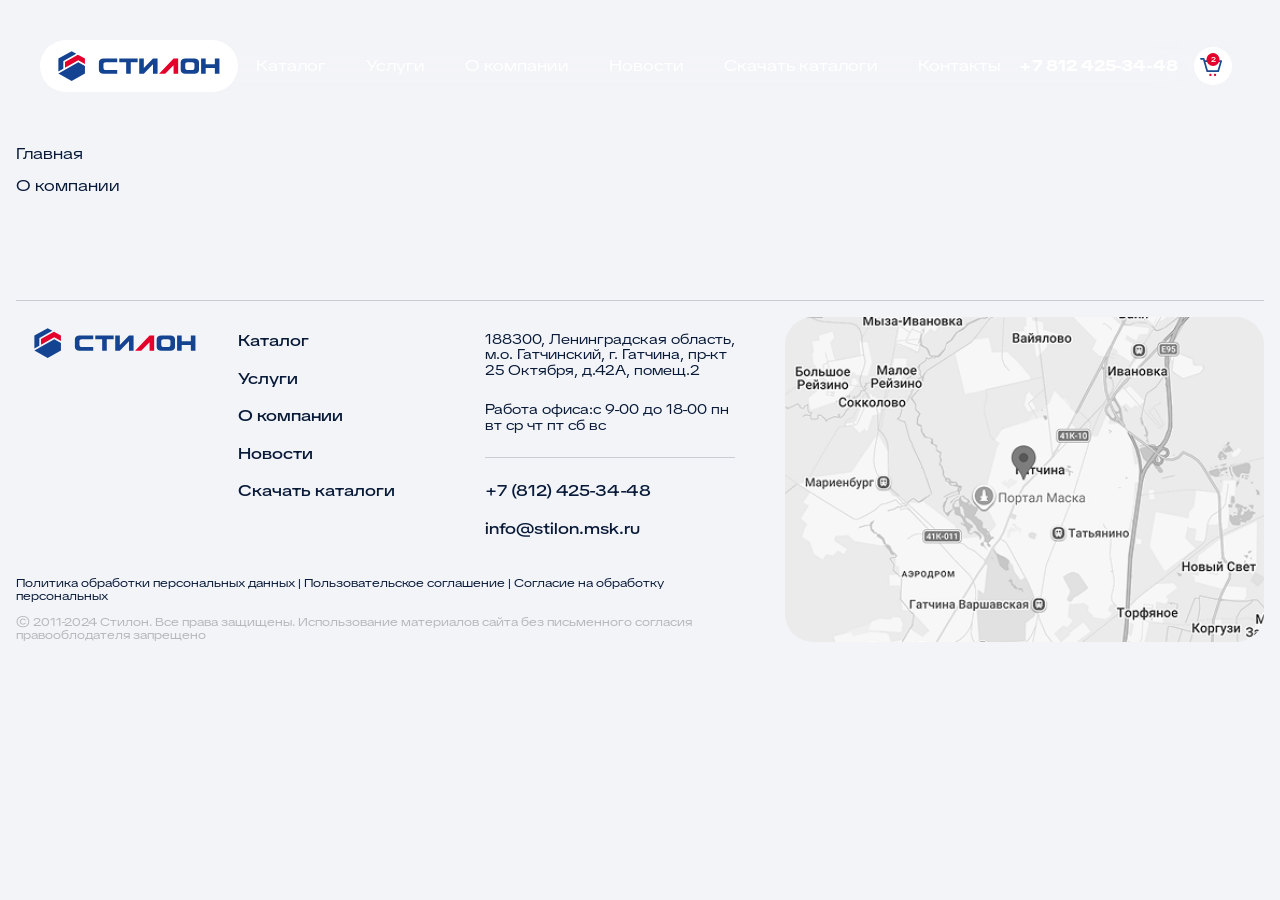
==== commit bebf237d: "feat: ховеры для ссылок, кнопок" ====
--- a/index.html
+++ b/index.html
@@ -65,211 +65,23 @@
         </div>
     </header>
     <main>
-        <section class="hero section">
-            <div class="container">
-                <div class="hero__inner">
-                    <picture class="hero__img">
-                        <img src="./img/hero/hero.png" alt="">
-                    </picture>
-                    <h1 class="hero__title h1">Комплексное оснащение предприятий</h1>
-                    <div class="hero__desc">
-                        Подбираем решения под задачи производства, поставляем надежный инструмент
-                        и помогаем находить оптимальные варианты для стабильной и безопасной работы
-                    </div>
-                    <a href="#" class="hero__btn btn">
-                        <div class="btn__text">Задать вопрос</div>
-                    </a>
-                </div>
-            </div>
-        </section>
-        <section class="benefits section">
-            <div class="container">
-                <div class="benefits__list">
-                    <div class="benefits__main">
-                        <div class="benefits__main-num">01</div>
-                        <div class="benefits__main-title h4">Создание индивидуальных комплектов</div>
-                        <div class="benefits__main-desc">Тут предлагаем внедрить краткое описание пункта, основные
-                            тезисы</div>
-                        <picture class="benefits__main-img">
-                            <img src="./img/benefits/main.jpg" alt="">
-                        </picture>
-                    </div>
-                    <div class="benefits__item">
-                        <div class="benefits__item-num">02</div>
-                        <div class="benefits__item-title">Проектирование <br> рабочего пространства</div>
-                    </div>
-                    <div class="benefits__item">
-                        <div class="benefits__item-num">03</div>
-                        <div class="benefits__item-title">Комплексное <br> снабжение</div>
-                    </div>
-                    <div class="benefits__item">
-                        <div class="benefits__item-num">04</div>
-                        <div class="benefits__item-title">Автоматизация <br> оперативного контроля</div>
-                    </div>
-                </div>
-            </div>
-        </section>
-        <section class="promo-bnr section">
-            <div class="container">
-                <picture class="promo-bnr__img">
-                    <source srcset="./img/promo-bnr/bnr-sm.png" media="(max-width: 440px)">
-                    <img src="./img/promo-bnr/bnr.png" alt="">
-                </picture>
-            </div>
-        </section>
-        <section class="main-catalog section">
-            <div class="container">
-                <div class="main-catalog__top">
-                    <h2 class="main-catalog__title h2">
-                        Широкий ассортимент инструментов и поставщиков
-                    </h2>
-                    <a href="#" class="main-catalog__show-all btn">
-                        <div class="btn__text">В каталог</div>
-                    </a>
-                </div>
-                <div class="main-catalog__list">
-                    <a href="#" class="main-catalog__item">
-                        <div class="main-catalog__item-title">Гидравлические гайковерты</div>
-                        <picture class="main-catalog__item-img">
-                            <img src="./img/main-catalog/img-01.png" alt="">
-                        </picture>
-                    </a>
-                    <a href="#" class="main-catalog__item">
-                        <div class="main-catalog__item-title">Гидравлический аварийно-спасательный инструмент</div>
-                        <picture class="main-catalog__item-img">
-                            <img src="./img/main-catalog/img-02.png" alt="">
-                        </picture>
-                    </a>
-                    <a href="#" class="main-catalog__item">
-                        <div class="main-catalog__item-title">Мультипликаторы</div>
-                        <picture class="main-catalog__item-img">
-                            <img src="./img/main-catalog/img-03.png" alt="">
-                        </picture>
-                    </a>
-                    <a href="#" class="main-catalog__item main-catalog__item--rowspan-2">
-                        <div class="main-catalog__item-title">Пневматический инструмент</div>
-                        <picture class="main-catalog__item-img">
-                            <img src="./img/main-catalog/img-04.png" alt="">
-                        </picture>
-                    </a>
-                    <a href="#" class="main-catalog__item main-catalog__item--colspan-2">
-                        <div class="main-catalog__item-title">Слесарно-монтажный инструмент</div>
-                        <picture class="main-catalog__item-img">
-                            <img src="./img/main-catalog/img-05.png" alt="">
-                        </picture>
-                    </a>
-                    <a href="#" class="main-catalog__item">
-                        <div class="main-catalog__item-title">Инструмент для работы на высоте</div>
-                        <picture class="main-catalog__item-img">
-                            <img src="./img/main-catalog/img-06.png" alt="">
-                        </picture>
-                    </a>
-                </div>
-                <div class="main-catalog__bottom">
-                    <a href="#" class="main-catalog__more-btn">Все категории</a>
-                </div>
-            </div>
-        </section>
-        <section class="main-about section">
-            <div class="container">
-                <div class="main-about__inner">
-                    <picture class="main-about__img">
-                        <source srcset="./img/main-about/bg-sm.png" media="(max-width: 767.98px)">
-                        <img src="./img/main-about/bg.png" alt="">
-                    </picture>
-                    <div class="main-about__head">
-                        <h2 class="main-about__title h2">О компании</h2>
-                        <div class="main-about__desc">
-                            Компания «Стилон» с 2011 года осуществляет комплексное оснащение
-                            предприятий инструментами промышленного назначения
-                        </div>
-                    </div>
-                    <div class="main-about__info">
-                        <div class="main-about__details">
-                            <div class="main-about__detail">
-                                <div class="main-about__detail-title">
-                                    <span>ХХ</span>
-                                    <br>
-                                    заказчиков
-                                </div>
-                                <div class="main-about__detail-desc">
-                                    Крупнейшие российские компании нефтегазовой отрасли,
-                                    предприятия по добыче и переработке природных ресурсов и др.
-                                </div>
-                            </div>
-                            <div class="main-about__detail">
-                                <div class="main-about__detail-title">
-                                    Продуманная логистика и команда профессионалов
-                                </div>
-                                <div class="main-about__detail-desc">
-                                    Мы предлагаем продукцию ведущих мировых производителей инструмента и гарантируем
-                                    высочайшее качество инструмента
-                                </div>
-                            </div>
-                            <div class="main-about__detail">
-                                <div class="main-about__detail-title">
-                                    Сотрудники компании «Стилон» проходят стажировки и обучение
-                                </div>
-                                <div class="main-about__detail-desc">
-                                    на предприятиях ведущих мировых производителей инструмента и аттестованы для
-                                    оказания сервисных услуг на территории России
-                                </div>
-                            </div>
-                        </div>
-                        <div class="main-about__bottom">
-                            <a href="#" class="main-about__btn btn">
-                                <span class="btn__text">Подробнее</span>
-                            </a>
-                        </div>
-                    </div>
-                </div>
-            </div>
-        </section>
-        <section class="contact-us section">
-            <div class="container">
-                <div class="contact-us__inner">
-                    <div class="contact-us__head">
-                        <h2 class="contact-us__title h3">
-                            Свяжитесь с нами, или оставьте заявку и получите консультацию
-                        </h2>
-                        <div class="contact-us__action">
-                            <a href="#" class="contact-us__btn btn">
-                                <div class="btn__text">+7 (812) 425-34-48</div>
-                            </a>
-                            <a href="#" class="contact-us__btn btn">
-                                <div class="btn__text">info@stilon.msk.ru</div>
-                            </a>
-                        </div>
-                    </div>
-                    <form action="#" class="contact-us__form">
-                        <div class="form-group">
-                            <input type="text" class="form-control" placeholder="Ваше имя*">
-                        </div>
-                        <div class="form-group">
-                            <input type="text" class="form-control" placeholder="+7 (900) 000-00-00*">
-                        </div>
-                        <div class="form-group">
-                            <input type="text" class="form-control" placeholder="E-mail">
-                        </div>
-                        <div class="form-group">
-                            <textarea class="form-control" name="" id="" placeholder="Ваш комментарий"></textarea>
-                        </div>
-                        <div class="form-action">
-                            <div class="form-checkbox">
-                                <input type="checkbox" name="" id="id_form_agreement">
-                                <label for="id_form_agreement">
-                                    Я подтверждаю, что согласен на обработку моих персональных данных, в соответствии
-                                    <a href="#">с Политикой обработки персональных данных</a>
-                                </label>
-                            </div>
-                            <button type="button" class="form-btn btn btn--secondary">
-                                <div class="btn__text">Отправить заявку</div>
-                            </button>
-                        </div>
-                    </form>
-                </div>
-            </div>
-        </section>
+
+        <div class="container" style="padding-top: 120px;">
+            <ul style="margin: 24px 0;">
+                <li style="margin-bottom: 12px;">
+                    <a href="home.html">Главная</a>
+                </li>
+                <li style="margin-bottom: 12px;">
+                    <a href="about.html">О компании</a>
+                </li>
+                <!-- <li style="margin-bottom: 12px;">
+                    <a href="catalog.html">Каталог</a>
+                </li>
+                <li style="margin-bottom: 12px;">
+                    <a href="contacts.html">Контакты</a>
+                </li> -->
+            </ul>
+        </div>
     </main>
     <footer class="footer">
         <div class="container">
@@ -289,7 +101,7 @@
                         <div class="footer__contacts">
                             <div class="footer__contacts-top">
                                 <div class="footer__contacts-address">
-                                    188300, Ленинградская область, м.о. Гатчинский, 
+                                    188300, Ленинградская область, м.о. Гатчинский,
                                     г. Гатчина, пр-кт 25 Октября, д.42А, помещ.2
                                 </div>
                                 <div class="footer__contacts-address">
--- a/scss/main.css
+++ b/scss/main.css
@@ -404,6 +404,29 @@
   padding-top: 0;
 }
 
+.line-link {
+  position: relative;
+  text-decoration: none;
+}
+
+.line-link:after {
+  background: currentColor;
+  bottom: -2px;
+  content: "";
+  height: 1px;
+  position: absolute;
+  right: 0;
+  transition: 0.25s;
+  width: 0;
+}
+
+@media screen and (hover: hover) {
+  .line-link:hover:after {
+    left: 0;
+    right: auto;
+    width: 100%;
+  }
+}
 @font-face {
   font-family: "TikTok Sans";
   src: url("../fonts/TikTokSans_24pt_Expanded-Regular.woff") format("woff"), url("../fonts/TikTokSans_24pt_Expanded-Regular.woff2") format("woff2");
@@ -775,6 +798,7 @@
   border: none;
   outline: none;
   cursor: pointer;
+  transition: all 0.3s ease 0s;
 }
 .btn__text {
   width: 100%;
@@ -796,11 +820,21 @@
     padding: 12px 23px;
   }
 }
+@media (any-hover: hover) {
+  .btn:hover {
+    box-shadow: 1px 0px 29px 0px rgba(177, 202, 250, 0.75);
+  }
+}
 .btn--secondary {
   background: linear-gradient(90deg, rgba(255, 44, 84, 0) 0%, #FF2C54 53.85%, rgba(255, 44, 84, 0) 99.04%);
 }
 .btn--secondary .btn__text {
   background: var(--btn-bg-secondary);
+}
+@media (any-hover: hover) {
+  .btn--secondary:hover {
+    box-shadow: 1px 0px 29px 0px rgba(255, 44, 84, 0.75);
+  }
 }
 
 .form-group {
@@ -1502,4 +1536,291 @@
   .contact-us__form {
     border-radius: 16px;
   }
+}
+
+.about-info__inner {
+  display: flex;
+  align-items: center;
+  justify-content: flex-end;
+  min-height: 520px;
+  padding: 148px 140px;
+  border-radius: 28px;
+  overflow: hidden;
+  background: url("../../img/about/about-bnr.png") center right/cover no-repeat;
+}
+@media screen and (max-width: 991.98px) {
+  .about-info__inner {
+    padding: 40px 24px;
+    min-height: 400px;
+    border-radius: 20px;
+  }
+}
+.about-info__desc {
+  max-width: 570px;
+  width: 100%;
+}
+.about-info__title {
+  margin-bottom: 24px;
+}
+.about-info__text {
+  max-width: 470px;
+}
+
+.about-services__inner {
+  display: flex;
+  align-items: center;
+  justify-content: space-between;
+  gap: 64px;
+  padding: 64px 64px 64px 40px;
+  background-color: var(--color-grey);
+  border-radius: 28px;
+}
+@media screen and (max-width: 1279.98px) {
+  .about-services__inner {
+    flex-direction: column;
+    align-items: flex-start;
+    gap: 40px;
+    padding: 40px;
+  }
+}
+@media screen and (max-width: 767.98px) {
+  .about-services__inner {
+    padding: 32px 20px;
+    gap: 24px;
+    border-radius: 20px;
+  }
+}
+.about-services__head {
+  max-width: 390px;
+}
+.about-services__list {
+  display: grid;
+  grid-template-columns: 1fr 1.5fr;
+  gap: 80px;
+  flex-grow: 1;
+}
+@media screen and (max-width: 1279.98px) {
+  .about-services__list {
+    width: 100%;
+    grid-template-columns: repeat(2, 1fr);
+    gap: 40px;
+  }
+}
+@media screen and (max-width: 767.98px) {
+  .about-services__list {
+    display: flex;
+    flex-direction: column;
+    gap: 16px;
+  }
+}
+.about-services__col {
+  display: grid;
+  grid-template-rows: repeat(4, 1fr);
+  gap: 30px;
+}
+@media screen and (max-width: 1279.98px) {
+  .about-services__col {
+    gap: 24px;
+  }
+}
+@media screen and (max-width: 767.98px) {
+  .about-services__col {
+    gap: 16px;
+  }
+  .about-services__col + .about-services__col {
+    position: relative;
+  }
+  .about-services__col + .about-services__col::before {
+    content: "";
+    position: absolute;
+    top: 0;
+    left: 0;
+    width: 100%;
+    height: 1px;
+    background: linear-gradient(90deg, #E0E3EB 0%, #E4002B 50%, #E0E3EB 100%);
+  }
+}
+.about-services__item {
+  display: flex;
+  align-items: center;
+  gap: 16px;
+}
+@media screen and (max-width: 767.98px) {
+  .about-services__item {
+    padding-top: 16px;
+  }
+}
+.about-services__item + .about-services__item {
+  position: relative;
+  padding-top: 30px;
+}
+@media screen and (max-width: 1279.98px) {
+  .about-services__item + .about-services__item {
+    padding-top: 24px;
+  }
+}
+@media screen and (max-width: 767.98px) {
+  .about-services__item + .about-services__item {
+    padding-top: 16px;
+  }
+}
+.about-services__item + .about-services__item::before {
+  content: "";
+  position: absolute;
+  top: 0;
+  left: 0;
+  width: 100%;
+  height: 1px;
+  background: linear-gradient(90deg, #E0E3EB 0%, #E4002B 50%, #E0E3EB 100%);
+}
+.about-services__item-num {
+  min-width: 70px;
+  text-align: right;
+  font-size: 44px;
+  line-height: 1.2;
+  font-weight: 600;
+  color: var(--color-red);
+}
+@media screen and (max-width: 1279.98px) {
+  .about-services__item-num {
+    font-size: 32px;
+    min-width: 50px;
+  }
+}
+.about-services__item-title {
+  font-size: 18px;
+  line-height: 1.2;
+  font-weight: 600;
+}
+@media screen and (max-width: 767.98px) {
+  .about-services__item-title {
+    font-size: 16px;
+  }
+}
+
+.about-employee__inner {
+  display: flex;
+  align-items: stretch;
+  gap: 16px;
+}
+@media screen and (max-width: 991.98px) {
+  .about-employee__inner {
+    flex-direction: column;
+    align-items: flex-start;
+  }
+}
+.about-employee__bnr {
+  position: relative;
+  display: flex;
+  align-items: center;
+  width: 100%;
+  height: auto;
+  border-radius: 28px;
+  padding: 40px;
+  color: var(--color-white);
+  z-index: 1;
+  overflow: hidden;
+}
+@media screen and (max-width: 1279.98px) {
+  .about-employee__bnr {
+    border-radius: 20px;
+  }
+}
+@media screen and (max-width: 991.98px) {
+  .about-employee__bnr {
+    padding: 40px 20px;
+  }
+}
+.about-employee__bnr-title {
+  max-width: 520px;
+}
+.about-employee__bnr-img {
+  display: block;
+  width: 100%;
+  height: 100%;
+  position: absolute;
+  inset: 0;
+  z-index: -1;
+}
+.about-employee__bnr img {
+  display: block;
+  width: 100%;
+  height: 100%;
+  -o-object-fit: cover;
+     object-fit: cover;
+}
+.about-employee__info {
+  width: 536px;
+  flex-shrink: 0;
+  padding: 50px;
+  background-color: var(--color-grey);
+  border-radius: 28px;
+}
+@media screen and (max-width: 1279.98px) {
+  .about-employee__info {
+    width: 400px;
+    border-radius: 20px;
+    padding: 40px;
+  }
+}
+@media screen and (max-width: 991.98px) {
+  .about-employee__info {
+    width: 100%;
+  }
+}
+@media screen and (max-width: 991.98px) {
+  .about-employee__info {
+    padding: 20px;
+  }
+}
+.about-employee__head {
+  max-width: 240px;
+  font-size: 18px;
+  line-height: 1.1;
+  font-weight: 600;
+  margin-bottom: 90px;
+}
+@media screen and (max-width: 991.98px) {
+  .about-employee__head {
+    font-size: 16px;
+    margin-bottom: 40px;
+  }
+}
+.about-employee__head span {
+  display: block;
+  font-size: 80px;
+  color: var(--color-red);
+}
+@media screen and (max-width: 991.98px) {
+  .about-employee__head span {
+    font-size: 56px;
+  }
+}
+.about-employee__desc {
+  max-width: 365px;
+}
+@media screen and (max-width: 767.98px) {
+  .about-employee__desc {
+    font-size: 14px;
+  }
+}
+.about-employee__desc + .about-employee__desc {
+  position: relative;
+  margin-top: 40px;
+  padding-top: 40px;
+}
+@media screen and (max-width: 991.98px) {
+  .about-employee__desc + .about-employee__desc {
+    padding-top: 24px;
+    margin-top: 24px;
+  }
+}
+.about-employee__desc + .about-employee__desc::before {
+  content: "";
+  position: absolute;
+  top: 0;
+  left: 0;
+  width: 100%;
+  height: 1px;
+  background: linear-gradient(90deg, #E0E3EB 0%, #E4002B 50%, #E0E3EB 100%);
 }/*# sourceMappingURL=main.css.map */
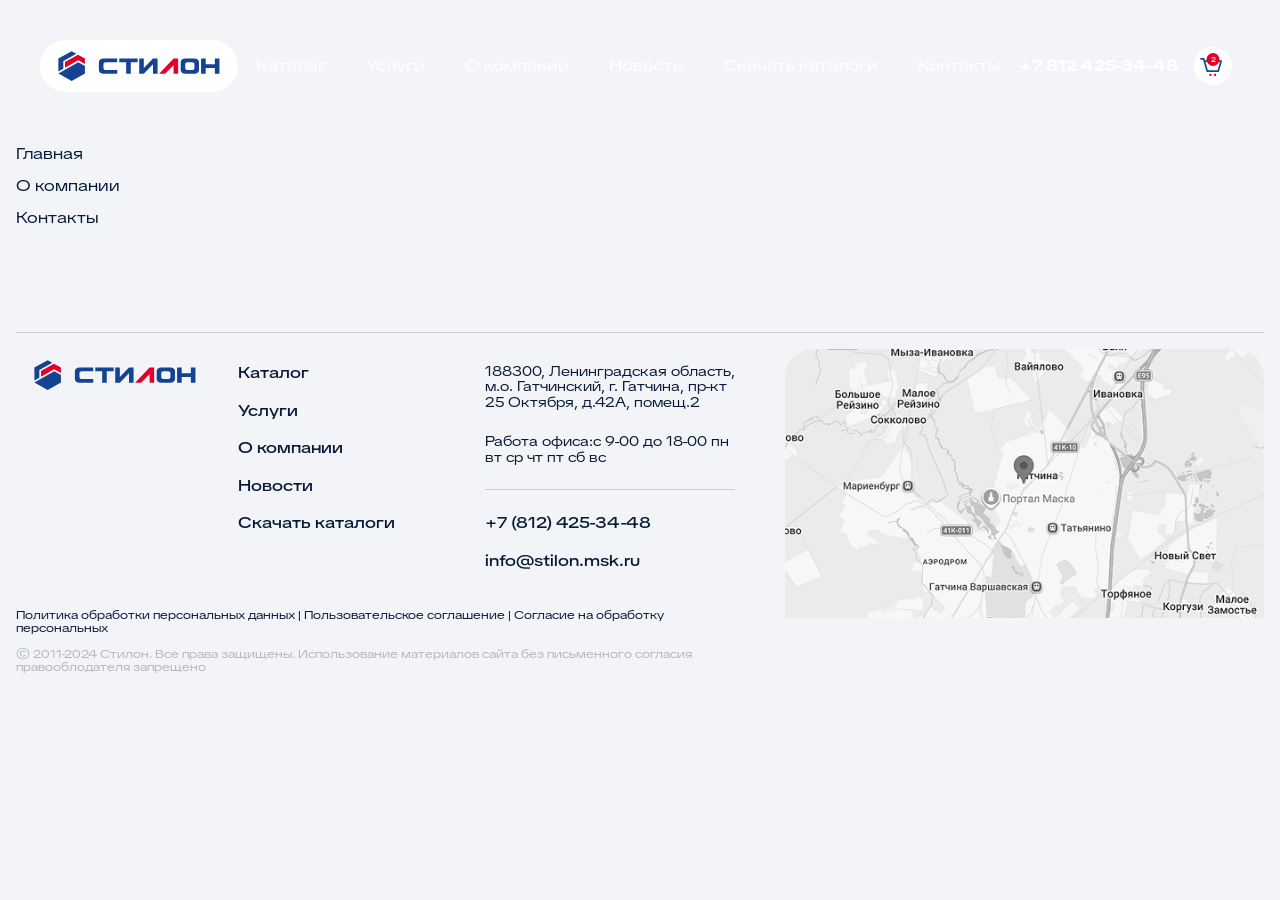
==== commit cc23063b: "feat: контакты, карта, адаптив главной по макету" ====
--- a/index.html
+++ b/index.html
@@ -74,12 +74,13 @@
                 <li style="margin-bottom: 12px;">
                     <a href="about.html">О компании</a>
                 </li>
+                <li style="margin-bottom: 12px;">
+                    <a href="contacts.html">Контакты</a>
+                </li>
                 <!-- <li style="margin-bottom: 12px;">
                     <a href="catalog.html">Каталог</a>
-                </li>
-                <li style="margin-bottom: 12px;">
-                    <a href="contacts.html">Контакты</a>
                 </li> -->
+
             </ul>
         </div>
     </main>
--- a/scss/main.css
+++ b/scss/main.css
@@ -396,6 +396,11 @@
   padding: 0 var(--pad);
   margin: 0 auto;
 }
+@media screen and (max-width: 767.98px) {
+  .container {
+    padding: 0 10px;
+  }
+}
 
 .section {
   padding: 16px 0;
@@ -474,6 +479,7 @@
 .h2 {
   font-size: 56px;
   font-weight: 600;
+  line-height: 1.1;
 }
 @media screen and (max-width: 1279.98px) {
   .h2 {
@@ -482,13 +488,14 @@
 }
 @media screen and (max-width: 767.98px) {
   .h2 {
-    font-size: 24px;
+    font-size: 32px;
   }
 }
 
 .h3 {
   font-size: 40px;
   font-weight: 600;
+  line-height: 1.1;
 }
 @media screen and (max-width: 1279.98px) {
   .h3 {
@@ -504,6 +511,7 @@
 .h4 {
   font-size: 32px;
   font-weight: 600;
+  line-height: 1.1;
 }
 @media screen and (max-width: 1279.98px) {
   .h4 {
@@ -554,6 +562,11 @@
   backdrop-filter: blur(35px);
   padding: 0 8px 0 0;
 }
+@media screen and (max-width: 767.98px) {
+  .header__inner {
+    padding-right: 6px;
+  }
+}
 @media screen and (max-width: 1279.98px) {
   .header__nav {
     display: none;
@@ -571,6 +584,14 @@
   border-radius: 40px;
   background-color: var(--color-white);
 }
+@media screen and (max-width: 767.98px) {
+  .header__logo {
+    display: flex;
+    align-items: center;
+    width: 128px;
+    height: 40px;
+  }
+}
 .header__logo .logo-white {
   display: none;
 }
@@ -578,6 +599,11 @@
   display: flex;
   align-items: center;
   gap: 16px;
+}
+@media screen and (max-width: 767.98px) {
+  .header__action {
+    gap: 12px;
+  }
 }
 .header__tel {
   color: var(--color-white);
@@ -586,6 +612,35 @@
 }
 @media screen and (max-width: 767.98px) {
   .header__tel {
+    display: none;
+  }
+}
+.header__burger {
+  display: none;
+}
+@media screen and (max-width: 767.98px) {
+  .header__burger {
+    display: flex;
+    align-items: center;
+    justify-content: center;
+    width: 32px;
+    height: 32px;
+    border-radius: 50%;
+    border: none;
+    background-color: transparent;
+    outline: none;
+    -webkit-user-select: none;
+       -moz-user-select: none;
+            user-select: none;
+    padding: 0;
+  }
+  .header__burger-close {
+    display: none;
+  }
+  .header__burger.is-active-close {
+    display: block;
+  }
+  .header__burger.is-active-default {
     display: none;
   }
 }
@@ -599,6 +654,12 @@
   border-radius: 50%;
   flex-shrink: 0;
   background-color: var(--color-white);
+}
+@media screen and (max-width: 767.98px) {
+  .header__basket {
+    width: 32px;
+    height: 32px;
+  }
 }
 .header__basket-icon {
   display: block;
@@ -623,9 +684,19 @@
   background-color: var(--color-red);
   border-radius: 50%;
 }
+@media screen and (max-width: 767.98px) {
+  .header__basket-counter {
+    top: 4px;
+  }
+}
 
 .footer {
   padding-top: 80px;
+}
+@media screen and (max-width: 767.98px) {
+  .footer {
+    padding-top: 40px;
+  }
 }
 .footer__inner {
   padding: 16px 0 32px;
@@ -641,6 +712,11 @@
     gap: 24px;
   }
 }
+@media screen and (max-width: 767.98px) {
+  .footer__inner {
+    gap: 0;
+  }
+}
 @media screen and (max-width: 991.98px) {
   .footer__main {
     display: contents;
@@ -660,12 +736,14 @@
 }
 @media screen and (max-width: 767.98px) {
   .footer__top {
-    flex-direction: column;
+    display: contents;
   }
 }
 @media screen and (max-width: 767.98px) {
   .footer__logo {
-    align-self: center;
+    display: block;
+    width: 198px;
+    margin-bottom: 24px;
   }
 }
 .footer__nav {
@@ -678,7 +756,8 @@
 @media screen and (max-width: 767.98px) {
   .footer__nav {
     padding-top: 0;
-    gap: 12px;
+    padding-left: 20px;
+    margin-bottom: 50px;
   }
 }
 .footer__nav-link {
@@ -697,6 +776,8 @@
     max-width: 100%;
     margin-left: 0;
     padding-top: 0;
+    order: 98;
+    margin-bottom: 40px;
   }
 }
 .footer__contacts-top {
@@ -710,13 +791,20 @@
 }
 @media screen and (max-width: 767.98px) {
   .footer__contacts-top {
-    gap: 12px;
+    gap: 24px;
+    margin-bottom: 16px;
+    padding-left: 24px;
   }
 }
 .footer__contacts-address {
   font-size: 14px;
   line-height: 1.1;
 }
+@media screen and (max-width: 767.98px) {
+  .footer__contacts-address {
+    font-size: 12px;
+  }
+}
 .footer__contacts-links {
   display: flex;
   flex-direction: column;
@@ -726,12 +814,22 @@
 @media screen and (max-width: 767.98px) {
   .footer__contacts-links {
     gap: 12px;
+    flex-direction: row;
+    align-items: center;
+    justify-content: space-between;
+    flex-wrap: wrap;
+    padding-left: 24px;
   }
 }
 .footer__contacts-link {
   font-size: 16px;
   line-height: 1.1;
   font-weight: 500;
+}
+@media screen and (max-width: 767.98px) {
+  .footer__contacts-link {
+    font-size: 14px;
+  }
 }
 .footer__bottom {
   display: flex;
@@ -752,22 +850,25 @@
   min-height: 300px;
   border-radius: 28px;
   overflow: hidden;
+  filter: grayscale(1);
 }
 @media screen and (max-width: 991.98px) {
   .footer__map {
     min-height: 200px;
     height: 200px;
-    border-radius: 16px;
-  }
-}
-.footer__map img {
-  position: absolute;
-  inset: 0;
+    border-radius: 20px;
+  }
+}
+@media screen and (max-width: 767.98px) {
+  .footer__map {
+    height: 300px;
+    margin-bottom: 24px;
+  }
+}
+.footer__map iframe {
   display: block;
   width: 100%;
   height: 100%;
-  -o-object-fit: cover;
-     object-fit: cover;
 }
 .footer__policy {
   font-size: 12px;
@@ -778,13 +879,21 @@
     display: flex;
     flex-direction: column;
     align-items: flex-start;
-    gap: 4px;
+    gap: 16px;
+    font-size: 10px;
+    padding-left: 24px;
   }
 }
 .footer__copyright {
   font-size: 12px;
   line-height: 1.1;
   color: var(--color-black-25);
+}
+@media screen and (max-width: 767.98px) {
+  .footer__copyright {
+    font-size: 10px;
+    padding-left: 24px;
+  }
 }
 
 .btn {
@@ -854,8 +963,8 @@
 }
 @media screen and (max-width: 991.98px) {
   .form-control {
-    padding: 11px 19px;
-    font-size: 16px;
+    padding: 14px 19px;
+    font-size: 18px;
     line-height: 1.25;
   }
 }
@@ -877,8 +986,8 @@
 }
 @media screen and (max-width: 991.98px) {
   textarea.form-control {
-    height: 120px;
-    border-radius: 24px;
+    height: 150px;
+    border-radius: 20px;
   }
 }
 
@@ -956,6 +1065,7 @@
   padding: 120px 45px 130px;
   border-radius: 28px;
   color: var(--color-white);
+  background-color: #15325C;
   overflow: hidden;
   z-index: 1;
 }
@@ -967,6 +1077,8 @@
 @media screen and (max-width: 767.98px) {
   .hero__inner {
     border-radius: 20px;
+    justify-content: flex-start;
+    padding: 82px 24px 280px;
   }
 }
 .hero__img {
@@ -978,13 +1090,8 @@
   z-index: -1;
 }
 @media screen and (max-width: 767.98px) {
-  .hero__img::before {
-    content: "";
-    position: absolute;
+  .hero__img {
     inset: 0;
-    width: 100%;
-    height: 100%;
-    background-color: rgba(0, 0, 0, 0.4);
   }
 }
 .hero__img img {
@@ -1000,7 +1107,7 @@
 }
 @media screen and (max-width: 767.98px) {
   .hero__title {
-    margin-bottom: 24px;
+    margin-bottom: 20px;
   }
 }
 .hero__desc {
@@ -1059,6 +1166,7 @@
   .benefits__main {
     padding: 24px;
     border-radius: 16px;
+    min-height: 340px;
   }
 }
 .benefits__main-num {
@@ -1080,6 +1188,11 @@
   max-width: 220px;
   line-height: 1.3;
 }
+@media screen and (max-width: 767.98px) {
+  .benefits__main-desc {
+    font-size: 14px;
+  }
+}
 .benefits__main-img {
   display: block;
   width: 100%;
@@ -1087,11 +1200,6 @@
   position: absolute;
   inset: 0;
   z-index: -1;
-}
-@media screen and (max-width: 767.98px) {
-  .benefits__main-img {
-    display: none;
-  }
 }
 .benefits__main-img img {
   display: block;
@@ -1162,6 +1270,12 @@
     padding: 24px 0 40px 0;
   }
 }
+@media screen and (max-width: 767.98px) {
+  .main-catalog .container {
+    display: flex;
+    flex-direction: column;
+  }
+}
 .main-catalog__top {
   display: flex;
   align-items: flex-end;
@@ -1177,18 +1291,29 @@
 }
 @media screen and (max-width: 767.98px) {
   .main-catalog__top {
-    flex-direction: column;
-    align-items: flex-start;
-    gap: 16px;
-    margin-bottom: 32px;
+    display: contents;
   }
 }
 .main-catalog__title {
   max-width: 950px;
+}
+@media screen and (max-width: 767.98px) {
+  .main-catalog__title {
+    max-width: 300px;
+    padding-left: 24px;
+    margin-bottom: 24px;
+  }
 }
 .main-catalog__show-all {
   width: 340px;
   flex-shrink: 0;
+}
+@media screen and (max-width: 767.98px) {
+  .main-catalog__show-all {
+    width: 100%;
+    order: 99;
+    margin-top: 32px;
+  }
 }
 .main-catalog__list {
   display: grid;
@@ -1229,7 +1354,9 @@
 }
 @media screen and (max-width: 767.98px) {
   .main-catalog__item {
-    height: 120px;
+    display: flex;
+    align-items: center;
+    height: 95px;
     border-radius: 20px;
     padding: 20px;
   }
@@ -1266,8 +1393,8 @@
 }
 @media screen and (max-width: 767.98px) {
   .main-catalog__item-img {
-    width: 140px;
-    height: 140px;
+    width: 100px;
+    height: 100px;
     inset: auto 0 0 auto;
   }
 }
@@ -1297,6 +1424,11 @@
   align-items: center;
   justify-content: center;
   margin-top: 20px;
+}
+@media screen and (max-width: 767.98px) {
+  .main-catalog__bottom {
+    margin-top: 40px;
+  }
 }
 .main-catalog__bottom::before {
   content: "";
@@ -1335,6 +1467,7 @@
   border-radius: 28px;
   overflow: hidden;
   z-index: 1;
+  background: url("../img/main-about/bg.png") top center/cover no-repeat;
 }
 @media screen and (max-width: 1279.98px) {
   .main-about__inner {
@@ -1344,7 +1477,9 @@
 @media screen and (max-width: 767.98px) {
   .main-about__inner {
     padding: 24px;
+    gap: 32px;
     border-radius: 20px;
+    background: url("../img/main-about/main-about-img.png") bottom 70px left 0/356px no-repeat, url("../img/main-about/bg-sm.png") top center/cover no-repeat;
   }
 }
 .main-about__img {
@@ -1393,6 +1528,11 @@
     margin-left: auto;
   }
 }
+@media screen and (max-width: 767.98px) {
+  .main-about__info {
+    max-width: 100%;
+  }
+}
 .main-about__details {
   display: flex;
   flex-direction: column;
@@ -1400,7 +1540,7 @@
 }
 @media screen and (max-width: 767.98px) {
   .main-about__details {
-    gap: 32px;
+    gap: 20px;
   }
 }
 .main-about__detail {
@@ -1423,7 +1563,7 @@
 }
 @media screen and (max-width: 767.98px) {
   .main-about__detail:not(:last-of-type) {
-    padding-bottom: 32px;
+    padding-bottom: 20px;
   }
 }
 .main-about__detail:not(:last-of-type)::before {
@@ -1450,7 +1590,7 @@
 }
 @media screen and (max-width: 767.98px) {
   .main-about__detail-title span {
-    font-size: 40px;
+    font-size: 60px;
   }
 }
 .main-about__detail-desc {
@@ -1469,7 +1609,7 @@
 }
 @media screen and (max-width: 767.98px) {
   .main-about__bottom {
-    margin-top: 40px;
+    margin-top: 340px;
   }
 }
 .main-about__btn {
@@ -1481,6 +1621,11 @@
   }
 }
 
+@media screen and (max-width: 767.98px) {
+  .contact-us.section {
+    padding: 24px 0 12px;
+  }
+}
 .contact-us__inner {
   display: grid;
   grid-template-columns: 450px 1fr;
@@ -1493,6 +1638,11 @@
     gap: 16px;
   }
 }
+@media screen and (max-width: 767.98px) {
+  .contact-us__inner {
+    gap: 0;
+  }
+}
 .contact-us__head {
   display: flex;
   flex-direction: column;
@@ -1514,6 +1664,18 @@
   .contact-us__action {
     order: 99;
     gap: 8px;
+  }
+}
+@media screen and (max-width: 767.98px) {
+  .contact-us__action {
+    margin-top: 50px;
+  }
+}
+@media screen and (max-width: 767.98px) {
+  .contact-us__title {
+    max-width: 280px;
+    margin-bottom: 24px;
+    padding-left: 20px;
   }
 }
 .contact-us__btn {
@@ -1534,7 +1696,10 @@
 }
 @media screen and (max-width: 767.98px) {
   .contact-us__form {
-    border-radius: 16px;
+    border-radius: 0;
+    padding: 0;
+    background-color: transparent;
+    gap: 12px;
   }
 }
 
@@ -1823,4 +1988,132 @@
   width: 100%;
   height: 1px;
   background: linear-gradient(90deg, #E0E3EB 0%, #E4002B 50%, #E0E3EB 100%);
+}
+
+.contacts-map__frame {
+  width: 100%;
+  height: 360px;
+  border-radius: 28px;
+  overflow: hidden;
+  filter: grayscale(1);
+}
+@media screen and (max-width: 767.98px) {
+  .contacts-map__frame {
+    height: 300px;
+    border-radius: 20px;
+  }
+}
+
+.hero-contacts__inner {
+  width: 100%;
+  min-height: 560px;
+  display: flex;
+  flex-direction: column;
+  justify-content: flex-end;
+  position: relative;
+  padding: 200px 40px 40px;
+  border-radius: 28px;
+  color: var(--color-white);
+  background-color: #15325C;
+  overflow: hidden;
+  z-index: 1;
+}
+@media (max-width: 767.98px) {
+  .hero-contacts__inner {
+    justify-content: flex-start;
+    padding: 80px 24px 40px;
+    min-height: unset;
+    border-radius: 20px;
+  }
+}
+.hero-contacts__img {
+  position: absolute;
+  top: 0;
+  left: 0;
+  display: block;
+  width: 100%;
+  height: 100%;
+  z-index: -1;
+}
+.hero-contacts__img img {
+  display: block;
+  width: 100%;
+  height: 100%;
+  -o-object-fit: cover;
+     object-fit: cover;
+}
+@media (max-width: 767.98px) {
+  .hero-contacts__img img {
+    -o-object-position: bottom;
+       object-position: bottom;
+  }
+}
+.hero-contacts__title {
+  margin-bottom: 40px;
+}
+.hero-contacts__links {
+  display: flex;
+  align-items: center;
+  gap: 16px;
+  margin-bottom: 90px;
+}
+@media (max-width: 767.98px) {
+  .hero-contacts__links {
+    flex-direction: column;
+    margin-bottom: 40px;
+  }
+}
+.hero-contacts__link {
+  max-width: 360px;
+  width: 100%;
+}
+@media (max-width: 767.98px) {
+  .hero-contacts__link {
+    max-width: 100%;
+  }
+}
+.hero-contacts__details {
+  display: flex;
+  gap: 50px;
+}
+@media (max-width: 767.98px) {
+  .hero-contacts__details {
+    flex-direction: column;
+    gap: 24px;
+  }
+}
+.hero-contacts__address, .hero-contacts__schedule {
+  font-size: 20px;
+  line-height: 1.1;
+  font-weight: 300;
+}
+@media (max-width: 767.98px) {
+  .hero-contacts__address, .hero-contacts__schedule {
+    font-size: 16px;
+  }
+}
+.hero-contacts__address span, .hero-contacts__schedule span {
+  opacity: 0.5;
+}
+
+.blog__articles {
+  display: grid;
+  grid-template-columns: repeat(6, 1fr);
+  grid-auto-flow: dense;
+  gap: 16px;
+}
+
+.blog-main-article {
+  grid-column: span 3;
+  grid-row: span 3;
+}
+
+.blog-article {
+  grid-column: span 2;
+}
+.blog-article--span-3 {
+  grid-column: span 3;
+}
+.blog-article--row-2 {
+  grid-row: span 2;
 }/*# sourceMappingURL=main.css.map */
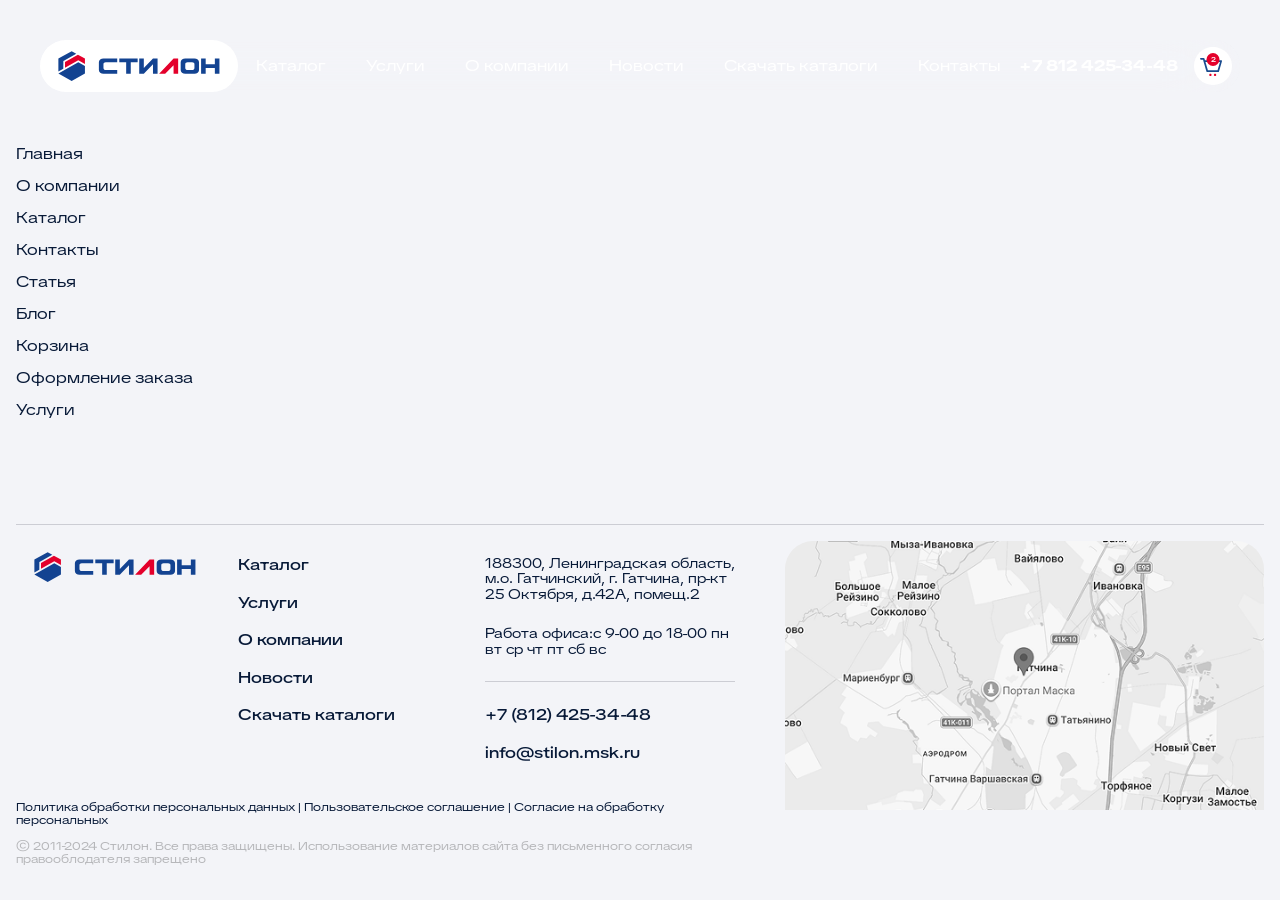
==== commit f4dd8b30: "feat: блог, статья, корзина, оформление, услуги" ====
--- a/index.html
+++ b/index.html
@@ -74,13 +74,28 @@
                 <li style="margin-bottom: 12px;">
                     <a href="about.html">О компании</a>
                 </li>
+
+                <li style="margin-bottom: 12px;">
+                    <a href="catalog.html">Каталог</a>
+                </li>
                 <li style="margin-bottom: 12px;">
                     <a href="contacts.html">Контакты</a>
                 </li>
-                <!-- <li style="margin-bottom: 12px;">
-                    <a href="catalog.html">Каталог</a>
-                </li> -->
-
+                <li style="margin-bottom: 12px;">
+                    <a href="article.html">Статья</a>
+                </li>
+                <li style="margin-bottom: 12px;">
+                    <a href="blog.html">Блог</a>
+                </li>
+                <li style="margin-bottom: 12px;">
+                    <a href="cart.html">Корзина</a>
+                </li>
+                <li style="margin-bottom: 12px;">
+                    <a href="order.html">Оформление заказа</a>
+                </li>
+                <li style="margin-bottom: 12px;">
+                    <a href="services.html">Услуги</a>
+                </li>
             </ul>
         </div>
     </main>
--- a/scss/main.css
+++ b/scss/main.css
@@ -1050,8 +1050,174 @@
   background-color: var(--color-black-25);
 }
 
+.form-radios {
+  display: flex;
+  align-items: center;
+  gap: 12px 24px;
+  flex-wrap: wrap;
+}
+@media screen and (max-width: 767.98px) {
+  .form-radios {
+    gap: 12px 16px;
+  }
+}
+
+.form-radio {
+  position: relative;
+}
+.form-radio input {
+  position: absolute;
+  top: 0;
+  left: 0;
+  opacity: 0;
+  visibility: hidden;
+}
+.form-radio input:checked + label {
+  color: var(--color-red);
+}
+.form-radio input:checked + label::before {
+  background: linear-gradient(90deg, #AC0121 0%, #E4002B 49.52%, #AC0121 100%);
+}
+.form-radio label {
+  display: inline-flex;
+  align-items: center;
+  gap: 8px;
+  font-size: 20px;
+  line-height: 1.1;
+  color: var(--color-black-25);
+  cursor: pointer;
+}
+@media screen and (max-width: 767.98px) {
+  .form-radio label {
+    font-size: 14px;
+  }
+}
+.form-radio label::before {
+  content: "";
+  width: 20px;
+  height: 20px;
+  border-radius: 50%;
+  background: currentColor;
+}
+@media screen and (max-width: 767.98px) {
+  .form-radio label::before {
+    width: 16px;
+    height: 16px;
+  }
+}
+
+.counter {
+  display: flex;
+  align-items: center;
+  gap: 8px;
+}
+.counter__btn {
+  display: flex;
+  align-items: center;
+  justify-content: center;
+  width: 35px;
+  height: 35px;
+  flex-shrink: 0;
+  background-color: rgba(133, 137, 148, 0.3607843137);
+  border-radius: 50%;
+  border: none;
+  outline: none;
+  -webkit-user-select: none;
+     -moz-user-select: none;
+          user-select: none;
+  cursor: pointer;
+  transition: background-color 0.25s ease-in-out, color 0.25s ease-in-out;
+}
+@media (any-hover: hover) {
+  .counter__btn:hover {
+    background-color: var(--color-primary);
+    color: var(--color-white);
+  }
+}
+.counter__btn--minus::before {
+  content: "";
+  width: 35px;
+  height: 35px;
+  mask: url("../../img/icons/minus.svg") center center/35px no-repeat;
+  -webkit-mask: url("../../img/icons/minus.svg") center center/35px no-repeat;
+  background-color: currentColor;
+}
+.counter__btn--plus::before {
+  content: "";
+  width: 35px;
+  height: 35px;
+  mask: url("../../img/icons/plus.svg") center center/35px no-repeat;
+  -webkit-mask: url("../../img/icons/plus.svg") center center/35px no-repeat;
+  background-color: currentColor;
+}
+.counter__input {
+  width: 50px;
+  text-align: center;
+  font-size: 16px;
+  line-height: 1.1;
+  font-weight: 600;
+  flex-shrink: 0;
+  background-color: transparent;
+  color: var(--color-primary);
+  outline: none;
+  border: none;
+}
+
+.contacts-form {
+  display: flex;
+  flex-direction: column;
+  gap: 16px;
+  padding: 32px;
+  background-color: var(--color-white);
+  border-radius: 28px;
+}
+@media screen and (max-width: 991.98px) {
+  .contacts-form {
+    padding: 20px;
+  }
+}
+@media screen and (max-width: 767.98px) {
+  .contacts-form {
+    border-radius: 12px;
+    padding: 16px;
+    gap: 12px;
+  }
+}
+
+.breadcrumbs__list {
+  display: flex;
+  align-items: center;
+  flex-wrap: wrap;
+  gap: 8px 12px;
+}
+.breadcrumbs__item {
+  display: inline-flex;
+  align-items: center;
+  gap: 12px;
+  font-size: 14px;
+  line-height: 1;
+}
+.breadcrumbs__item:not(:first-child) {
+  padding-left: 11px;
+  border-left: 2px solid currentColor;
+}
+.breadcrumbs__link {
+  font-size: 14px;
+  line-height: 1;
+}
+
 .hero {
   padding: 16px 0;
+}
+.hero--md .hero__inner {
+  max-height: unset;
+  height: 100%;
+  min-height: 560px;
+}
+@media screen and (max-width: 767.98px) {
+  .hero--md .hero__inner {
+    min-height: 400px;
+  }
 }
 .hero__inner {
   width: 100%;
@@ -1078,7 +1244,7 @@
   .hero__inner {
     border-radius: 20px;
     justify-content: flex-start;
-    padding: 82px 24px 280px;
+    padding: 82px 20px 40px;
   }
 }
 .hero__img {
@@ -1101,8 +1267,15 @@
   -o-object-fit: cover;
      object-fit: cover;
 }
+.hero__breadcrumbs {
+  margin-bottom: 40px;
+}
+@media screen and (max-width: 767.98px) {
+  .hero__breadcrumbs {
+    margin-bottom: 24px;
+  }
+}
 .hero__title {
-  max-width: 570px;
   margin-bottom: 32px;
 }
 @media screen and (max-width: 767.98px) {
@@ -1681,27 +1854,6 @@
 .contact-us__btn {
   width: 100%;
 }
-.contact-us__form {
-  display: flex;
-  flex-direction: column;
-  gap: 16px;
-  padding: 32px;
-  background-color: var(--color-white);
-  border-radius: 28px;
-}
-@media screen and (max-width: 991.98px) {
-  .contact-us__form {
-    padding: 20px;
-  }
-}
-@media screen and (max-width: 767.98px) {
-  .contact-us__form {
-    border-radius: 0;
-    padding: 0;
-    background-color: transparent;
-    gap: 12px;
-  }
-}
 
 .about-info__inner {
   display: flex;
@@ -2096,24 +2248,849 @@
   opacity: 0.5;
 }
 
+.hero-page-header__inner {
+  position: relative;
+  padding: 140px 45px 80px;
+  min-height: 385px;
+  background: linear-gradient(180deg, #134391 0%, #081A38 100%);
+  border-radius: 26px;
+  overflow: hidden;
+}
+@media screen and (max-width: 767.98px) {
+  .hero-page-header__inner {
+    padding: 80px 20px 40px 20px;
+    min-height: 250px;
+    border-radius: 16px;
+  }
+}
+.hero-page-header__inner > * {
+  position: relative;
+  z-index: 2;
+}
+.hero-page-header__breadcrumbs {
+  margin-bottom: 40px;
+  color: var(--color-white);
+}
+@media screen and (max-width: 767.98px) {
+  .hero-page-header__breadcrumbs {
+    margin-bottom: 24px;
+  }
+}
+.hero-page-header__title {
+  font-size: 60px;
+  line-height: 1.2;
+  font-weight: 600;
+  color: var(--color-white);
+}
+@media screen and (max-width: 767.98px) {
+  .hero-page-header__title {
+    font-size: 48px;
+    line-height: 1;
+  }
+}
+@media screen and (max-width: 767.98px) {
+  .hero-page-header__title {
+    font-size: 32px;
+    line-height: 1;
+  }
+}
+.hero-page-header__desc {
+  max-width: 980px;
+  margin-top: 24px;
+  font-size: 20px;
+  line-height: 1.2;
+  color: var(--color-white);
+}
+@media screen and (max-width: 767.98px) {
+  .hero-page-header__desc {
+    font-size: 14px;
+  }
+}
+.hero-page-header__bg {
+  position: absolute;
+  inset: 0;
+  display: block;
+  width: 100%;
+  height: 100%;
+  z-index: 1;
+}
+.hero-page-header__bg img {
+  display: block;
+  width: 100%;
+  height: 100%;
+  -o-object-fit: cover;
+     object-fit: cover;
+}
+
 .blog__articles {
   display: grid;
   grid-template-columns: repeat(6, 1fr);
   grid-auto-flow: dense;
   gap: 16px;
 }
+@media screen and (max-width: 991.98px) {
+  .blog__articles {
+    display: flex;
+    flex-direction: column;
+    gap: 16px;
+  }
+}
+@media screen and (max-width: 767.98px) {
+  .blog__articles {
+    gap: 8px;
+  }
+}
 
 .blog-main-article {
   grid-column: span 3;
   grid-row: span 3;
+  display: flex;
+  flex-direction: column;
+  align-items: flex-start;
+  position: relative;
+  padding: 24px;
+  border-radius: 24px;
+  z-index: 1;
+  overflow: hidden;
+}
+@media screen and (max-width: 991.98px) {
+  .blog-main-article {
+    min-height: 400px;
+    padding: 20px;
+    border-radius: 16px;
+  }
+}
+.blog-main-article__bg {
+  position: absolute;
+  inset: 0;
+  z-index: -1;
+  display: block;
+  width: 100%;
+  height: 100%;
+}
+.blog-main-article__bg img {
+  display: block;
+  width: 100%;
+  height: 100%;
+}
+.blog-main-article__date {
+  font-size: 16px;
+  line-height: 1.32;
+  margin-bottom: 24px;
+  color: var(--color-white);
+}
+@media screen and (max-width: 767.98px) {
+  .blog-main-article__date {
+    font-size: 14px;
+    margin-bottom: 20px;
+  }
+}
+.blog-main-article__title {
+  font-size: 24px;
+  line-height: 1.1;
+  font-weight: 600;
+  color: var(--color-white);
+  margin-bottom: 12px;
+}
+@media screen and (max-width: 767.98px) {
+  .blog-main-article__title {
+    font-size: 20px;
+  }
+}
+.blog-main-article__desc {
+  font-size: 16px;
+  line-height: 1.32;
+  color: var(--color-white);
+}
+@media screen and (max-width: 767.98px) {
+  .blog-main-article__desc {
+    font-size: 14px;
+  }
+}
+.blog-main-article__btn {
+  display: inline-block;
+  width: auto;
+  font-size: 16px;
+  line-height: 1.1;
+  font-weight: 600;
+  color: var(--color-white);
+  text-align: center;
+  padding: 9px 31px;
+  border-radius: 32px;
+  border: 1px solid var(--color-red);
+  margin-top: auto;
+  margin-left: auto;
+  transition: background-color 0.25s ease-in-out, color 0.25s ease-in-out, border-color 0.25s ease-in-out;
+}
+@media screen and (max-width: 767.98px) {
+  .blog-main-article__btn {
+    width: 100%;
+  }
+}
+@media (any-hover: hover) {
+  .blog-main-article__btn:hover {
+    background-color: var(--color-red);
+    color: var(--color-white);
+  }
 }
 
 .blog-article {
   grid-column: span 2;
+  display: grid;
+  grid-template-columns: 1fr auto;
+  gap: 12px;
+  align-items: flex-start;
+  padding: 24px;
+  border-radius: 24px;
+  background-color: #E8E9EE;
+}
+@media screen and (max-width: 1199.98px) {
+  .blog-article {
+    grid-column: span 3;
+  }
+}
+@media screen and (max-width: 991.98px) {
+  .blog-article {
+    padding: 20px;
+    border-radius: 16px;
+  }
+}
+@media screen and (max-width: 767.98px) {
+  .blog-article {
+    display: flex;
+    flex-direction: column;
+  }
 }
 .blog-article--span-3 {
   grid-column: span 3;
 }
 .blog-article--row-2 {
   grid-row: span 2;
+}
+.blog-article__info {
+  display: flex;
+  flex-direction: column;
+  align-items: flex-start;
+}
+.blog-article__date {
+  font-size: 16px;
+  line-height: 1.32;
+  margin-bottom: 24px;
+}
+@media screen and (max-width: 767.98px) {
+  .blog-article__date {
+    font-size: 14px;
+    margin-bottom: 20px;
+  }
+}
+.blog-article__title {
+  font-size: 20px;
+  line-height: 1.1;
+  font-weight: 600;
+  margin-bottom: 12px;
+}
+@media screen and (max-width: 767.98px) {
+  .blog-article__title {
+    font-size: 16px;
+  }
+}
+.blog-article__desc {
+  font-size: 14px;
+  line-height: 1.32;
+}
+.blog-article__btn {
+  display: inline-block;
+  width: auto;
+  font-size: 16px;
+  line-height: 1.1;
+  font-weight: 600;
+  text-align: center;
+  padding: 9px 31px;
+  border-radius: 32px;
+  border: 1px solid rgba(133, 137, 148, 0.3607843137);
+  transition: background-color 0.25s ease-in-out, color 0.25s ease-in-out, border-color 0.25s ease-in-out;
+}
+@media screen and (max-width: 767.98px) {
+  .blog-article__btn {
+    width: 100%;
+  }
+}
+@media (any-hover: hover) {
+  .blog-article__btn:hover {
+    background-color: var(--color-red);
+    border-color: var(--color-red);
+    color: var(--color-white);
+  }
+}
+
+.article__inner {
+  width: 100%;
+  display: flex;
+  align-items: flex-start;
+  padding: 50px 40px 40px;
+  background-color: #E8E9EE;
+  border-radius: 24px;
+}
+@media screen and (max-width: 1199.98px) {
+  .article__inner {
+    flex-direction: column;
+    gap: 24px;
+    padding: 32px 20px 20px;
+    border-radius: 16px;
+  }
+}
+.article__head {
+  max-width: 490px;
+  width: 100%;
+  padding-right: 100px;
+}
+.article__title {
+  font-size: 32px;
+  line-height: 1.1;
+}
+@media screen and (max-width: 1199.98px) {
+  .article__title {
+    font-size: 24px;
+  }
+}
+.article__desc {
+  position: relative;
+  width: 100%;
+  padding-left: 40px;
+}
+@media screen and (max-width: 1199.98px) {
+  .article__desc {
+    padding-left: 0;
+  }
+}
+.article__desc p {
+  margin: 0;
+}
+.article__desc p:not(:last-child) {
+  margin-bottom: 16px;
+}
+.article__desc::before {
+  content: "";
+  position: absolute;
+  top: 0;
+  left: 0;
+  width: 1px;
+  height: 100%;
+  background: linear-gradient(90deg, #E0E3EB 0%, #E4002B 50%, #E0E3EB 100%);
+}
+@media screen and (max-width: 1199.98px) {
+  .article__desc::before {
+    display: none;
+  }
+}
+
+.cart__inner {
+  display: grid;
+  grid-template-columns: 4.2fr 9.5fr;
+  gap: 24px;
+}
+@media screen and (max-width: 1199.98px) {
+  .cart__inner {
+    grid-template-columns: 1fr;
+  }
+}
+.cart__head {
+  padding: 40px;
+  color: var(--color-white);
+  background: linear-gradient(180deg, #134391 0%, #081A38 100%);
+  min-height: 560px;
+  border-radius: 24px;
+  overflow: hidden;
+}
+@media screen and (max-width: 1199.98px) {
+  .cart__head {
+    min-height: unset;
+  }
+}
+@media screen and (max-width: 767.98px) {
+  .cart__head {
+    padding: 20px;
+    border-radius: 16px;
+  }
+}
+.cart__head-title {
+  font-size: 24px;
+  line-height: 1.1;
+  font-weight: 600;
+  margin-bottom: 24px;
+}
+.cart__head-desc {
+  font-size: 18px;
+  line-height: 1.1;
+}
+@media screen and (max-width: 767.98px) {
+  .cart__head-desc {
+    font-size: 14px;
+  }
+}
+.cart__head-desc p {
+  margin: 0;
+}
+.cart__head-desc p:not(:last-child) {
+  margin-bottom: 16px;
+}
+.cart__main {
+  width: 100%;
+  display: flex;
+  flex-direction: column;
+  align-items: flex-start;
+  gap: 40px;
+  justify-content: space-between;
+  padding: 24px;
+  background-color: #E8E9EE;
+  border-radius: 24px;
+}
+@media screen and (max-width: 767.98px) {
+  .cart__main {
+    gap: 24px;
+    background-color: transparent;
+    padding: 0;
+  }
+}
+.cart__btn {
+  max-width: 360px;
+  width: 100%;
+  margin-left: auto;
+}
+@media screen and (max-width: 767.98px) {
+  .cart__btn {
+    max-width: 100%;
+  }
+}
+
+.cart-table {
+  width: 100%;
+}
+.cart-table__head {
+  width: 100%;
+  display: grid;
+  grid-template-columns: 2fr 8fr 200px 45px;
+  gap: 40px;
+  align-items: center;
+  padding: 12px 17px;
+}
+@media screen and (max-width: 767.98px) {
+  .cart-table__head {
+    display: none;
+  }
+}
+.cart-table__head-cell {
+  font-size: 14px;
+  line-height: 1.1;
+  text-transform: uppercase;
+}
+.cart-table__row {
+  width: 100%;
+  display: grid;
+  grid-template-columns: 2fr 8fr 200px 45px;
+  gap: 40px;
+  align-items: center;
+  padding: 12px 17px;
+  background-color: #E0E3EB;
+  border-radius: 32px;
+}
+@media screen and (max-width: 1199.98px) {
+  .cart-table__row {
+    grid-template-columns: 2fr 8fr 120px 45px;
+  }
+}
+@media screen and (max-width: 767.98px) {
+  .cart-table__row {
+    grid-template-columns: 140px 1fr;
+    gap: 12px 8px;
+    padding: 20px;
+    border-radius: 16px;
+  }
+}
+.cart-table__row:not(:last-child) {
+  margin-bottom: 16px;
+}
+@media screen and (max-width: 767.98px) {
+  .cart-table__row:not(:last-child) {
+    margin-bottom: 12px;
+  }
+}
+.cart-table__title, .cart-table__code {
+  font-size: 16px;
+  line-height: 1.1;
+  font-weight: 600;
+}
+@media screen and (max-width: 767.98px) {
+  .cart-table__title, .cart-table__code {
+    grid-column: span 2;
+  }
+}
+.cart-table__actions {
+  display: flex;
+  align-items: center;
+  justify-content: center;
+}
+@media screen and (max-width: 767.98px) {
+  .cart-table__actions {
+    justify-content: flex-end;
+  }
+}
+.cart-table__remove {
+  width: 35px;
+  height: 35px;
+  display: flex;
+  align-items: center;
+  justify-content: center;
+  background-color: transparent;
+  color: var(--color-primary);
+  border: none;
+  outline: none;
+  padding: 0;
+  border-radius: 50%;
+  cursor: pointer;
+  transition: background-color 0.25s ease-in-out, color 0.25s ease-in-out;
+}
+@media (any-hover: hover) {
+  .cart-table__remove:hover {
+    background-color: var(--color-primary);
+    color: var(--color-white);
+  }
+}
+.cart-table__remove::before {
+  content: "";
+  width: 15px;
+  height: 19px;
+  mask: url("../../img/icons/trash.svg") center center/15px no-repeat;
+  -webkit-mask: url("../../img/icons/trash.svg") center center/15px no-repeat;
+  background-color: currentColor;
+}
+
+.order__inner {
+  display: grid;
+  grid-template-columns: 0.8fr 1fr;
+  gap: 40px;
+  padding: 30px;
+  background: linear-gradient(180deg, #134391 0%, #081A38 100%);
+  border-radius: 24px;
+  overflow: hidden;
+}
+@media screen and (max-width: 1199.98px) {
+  .order__inner {
+    padding: 24px;
+    border-radius: 20px;
+    grid-template-columns: 1fr;
+    gap: 24px;
+  }
+}
+.order__table {
+  color: var(--color-white);
+}
+.order__table-head {
+  display: grid;
+  grid-template-columns: 80px 10fr 100px;
+  align-items: center;
+  gap: 12px;
+  padding: 12px 17px;
+}
+@media screen and (max-width: 767.98px) {
+  .order__table-head {
+    display: none;
+  }
+}
+.order__table-head-cell {
+  font-size: 14px;
+  line-height: 1.1;
+  text-transform: uppercase;
+}
+.order__table-body {
+  display: flex;
+  flex-direction: column;
+  gap: 12px;
+}
+.order__table-row {
+  display: grid;
+  grid-template-columns: 80px 10fr 100px;
+  align-items: center;
+  gap: 12px;
+  padding: 12px 17px;
+  border-radius: 32px;
+  background-color: rgba(224, 227, 235, 0.5019607843);
+}
+@media screen and (max-width: 767.98px) {
+  .order__table-row {
+    grid-template-columns: 1fr 80px;
+    padding: 20px;
+    border-radius: 16px;
+  }
+}
+.order__table-row-cell {
+  font-size: 14px;
+  line-height: 1.1;
+  font-weight: 600;
+}
+@media screen and (max-width: 767.98px) {
+  .order__table-row-cell:nth-of-type(1) {
+    grid-column: 1/2;
+  }
+  .order__table-row-cell:nth-of-type(1) {
+    grid-column: 1/2;
+  }
+  .order__table-row-cell:nth-of-type(3) {
+    grid-column: 2/3;
+    grid-row: 1/3;
+    text-align: right;
+  }
+}
+
+.services {
+  overflow: hidden;
+}
+.services__inner {
+  display: grid;
+  align-items: flex-start;
+  grid-template-columns: 280px 1fr;
+  gap: 16px;
+}
+@media screen and (max-width: 991.98px) {
+  .services__inner {
+    grid-template-columns: 1fr;
+  }
+}
+.services__nav {
+  display: flex;
+  flex-direction: column;
+  align-items: flex-start;
+  gap: 12px;
+}
+@media screen and (max-width: 991.98px) {
+  .services__nav {
+    max-width: 100%;
+    flex-direction: row;
+    align-items: center;
+    overflow-x: auto;
+  }
+  .services__nav::-webkit-scrollbar {
+    display: none;
+  }
+}
+.services__nav-link {
+  display: block;
+  width: 100%;
+  padding: 32px;
+  font-size: 16px;
+  line-height: 1.1;
+  font-weight: 600;
+  color: rgba(0, 0, 0, 0.5019607843);
+  background: #E8E9EE;
+  border-radius: 24px;
+  transition: 0.25s ease-in-out;
+}
+@media screen and (max-width: 991.98px) {
+  .services__nav-link {
+    padding: 20px;
+    font-size: 14px;
+    border-radius: 12px;
+    width: 200px;
+    flex-shrink: 0;
+  }
+}
+.services__nav-link.is-active {
+  background: linear-gradient(180deg, #134391 0%, #081A38 100%);
+  color: var(--color-white);
+}
+@media (any-hover: hover) {
+  .services__nav-link:hover {
+    background: var(--color-primary);
+    color: var(--color-white);
+  }
+}
+
+.working-place {
+  display: flex;
+  flex-direction: column;
+  gap: 16px;
+}
+.working-place__head {
+  display: grid;
+  grid-template-columns: 2fr 8fr;
+  gap: 32px;
+  padding: 32px;
+  background-color: #E8E9EE;
+  border-radius: 24px;
+}
+@media screen and (max-width: 991.98px) {
+  .working-place__head {
+    grid-template-columns: 1fr;
+    gap: 20px;
+    padding: 20px;
+    border-radius: 16px;
+  }
+}
+.working-place__head-title {
+  font-size: 32px;
+  line-height: 1.1;
+  font-weight: 600;
+}
+@media screen and (max-width: 991.98px) {
+  .working-place__head-title {
+    font-size: 24px;
+  }
+}
+.working-place__head-desc {
+  font-size: 20px;
+  line-height: 1.1;
+}
+@media screen and (max-width: 991.98px) {
+  .working-place__head-desc {
+    font-size: 14px;
+  }
+}
+.working-place__main {
+  display: grid;
+  grid-template-columns: 1fr 1.3fr;
+  gap: 16px;
+}
+@media screen and (max-width: 1279.98px) {
+  .working-place__main {
+    grid-template-columns: 1fr;
+  }
+}
+.working-place__main-info {
+  padding: 24px;
+  background-color: #E8E9EE;
+  border-radius: 24px;
+}
+@media screen and (max-width: 991.98px) {
+  .working-place__main-info {
+    padding: 20px;
+    border-radius: 16px;
+  }
+}
+.working-place__main-info-title {
+  font-size: 24px;
+  line-height: 1.1;
+  font-weight: 600;
+  margin-bottom: 20px;
+}
+@media screen and (max-width: 991.98px) {
+  .working-place__main-info-title {
+    font-size: 20px;
+  }
+}
+.working-place__main-info-list {
+  max-width: 240px;
+  display: flex;
+  flex-direction: column;
+  align-items: flex-start;
+  gap: 16px;
+}
+@media screen and (max-width: 991.98px) {
+  .working-place__main-info-list {
+    gap: 12px;
+  }
+}
+.working-place__main-info-list-item {
+  position: relative;
+  padding-left: 24px;
+  min-height: 22px;
+}
+.working-place__main-info-list-item::before {
+  content: "";
+  width: 12px;
+  height: 12px;
+  background: url("../../img/icons/list-marker.svg") center center/contain no-repeat;
+  position: absolute;
+  top: 5px;
+  left: 5px;
+}
+.working-place__main-content {
+  display: flex;
+  flex-direction: column;
+  padding: 24px;
+  border-radius: 24px;
+  overflow: hidden;
+  background: linear-gradient(180deg, #134391 0%, #081A38 100%);
+}
+@media screen and (max-width: 991.98px) {
+  .working-place__main-content {
+    padding: 20px;
+    border-radius: 16px;
+  }
+}
+.working-place__main-content-title {
+  font-size: 24px;
+  line-height: 1.1;
+  color: var(--color-white);
+  margin-bottom: 24px;
+}
+@media screen and (max-width: 991.98px) {
+  .working-place__main-content-title {
+    font-size: 20px;
+  }
+}
+.working-place__main-content-title span {
+  display: block;
+  font-weight: 600;
+  margin-bottom: 12px;
+}
+.working-place__main-content-desc {
+  font-size: 16px;
+  line-height: 1.2;
+  font-weight: 600;
+  color: var(--color-white);
+  margin-bottom: 40px;
+}
+@media screen and (max-width: 991.98px) {
+  .working-place__main-content-desc {
+    font-size: 14px;
+    margin-bottom: 32px;
+  }
+}
+.working-place__main-content-btn {
+  max-width: 450px;
+  width: 100%;
+  margin-top: auto;
+  margin-left: auto;
+}
+.working-place__desc {
+  padding: 32px;
+  font-size: 16px;
+  line-height: 1.32;
+  background-color: #E8E9EE;
+  border-radius: 24px;
+}
+@media screen and (max-width: 991.98px) {
+  .working-place__desc {
+    padding: 20px;
+    border-radius: 16px;
+    font-size: 14px;
+  }
+}
+.working-place__gallery {
+  display: grid;
+  grid-template-columns: repeat(3, 1fr);
+  gap: 16px;
+  padding: 32px;
+  background-color: #E8E9EE;
+  border-radius: 24px;
+}
+@media screen and (max-width: 991.98px) {
+  .working-place__gallery {
+    grid-template-columns: repeat(2, 1fr);
+    gap: 8px;
+    padding: 20px;
+    border-radius: 16px;
+  }
+}
+.working-place__gallery-item {
+  display: flex;
+  align-items: center;
+  justify-content: center;
+  background-color: var(--color-white);
+  border-radius: 24px;
+}
+@media screen and (max-width: 991.98px) {
+  .working-place__gallery-item {
+    border-radius: 16px;
+  }
 }/*# sourceMappingURL=main.css.map */
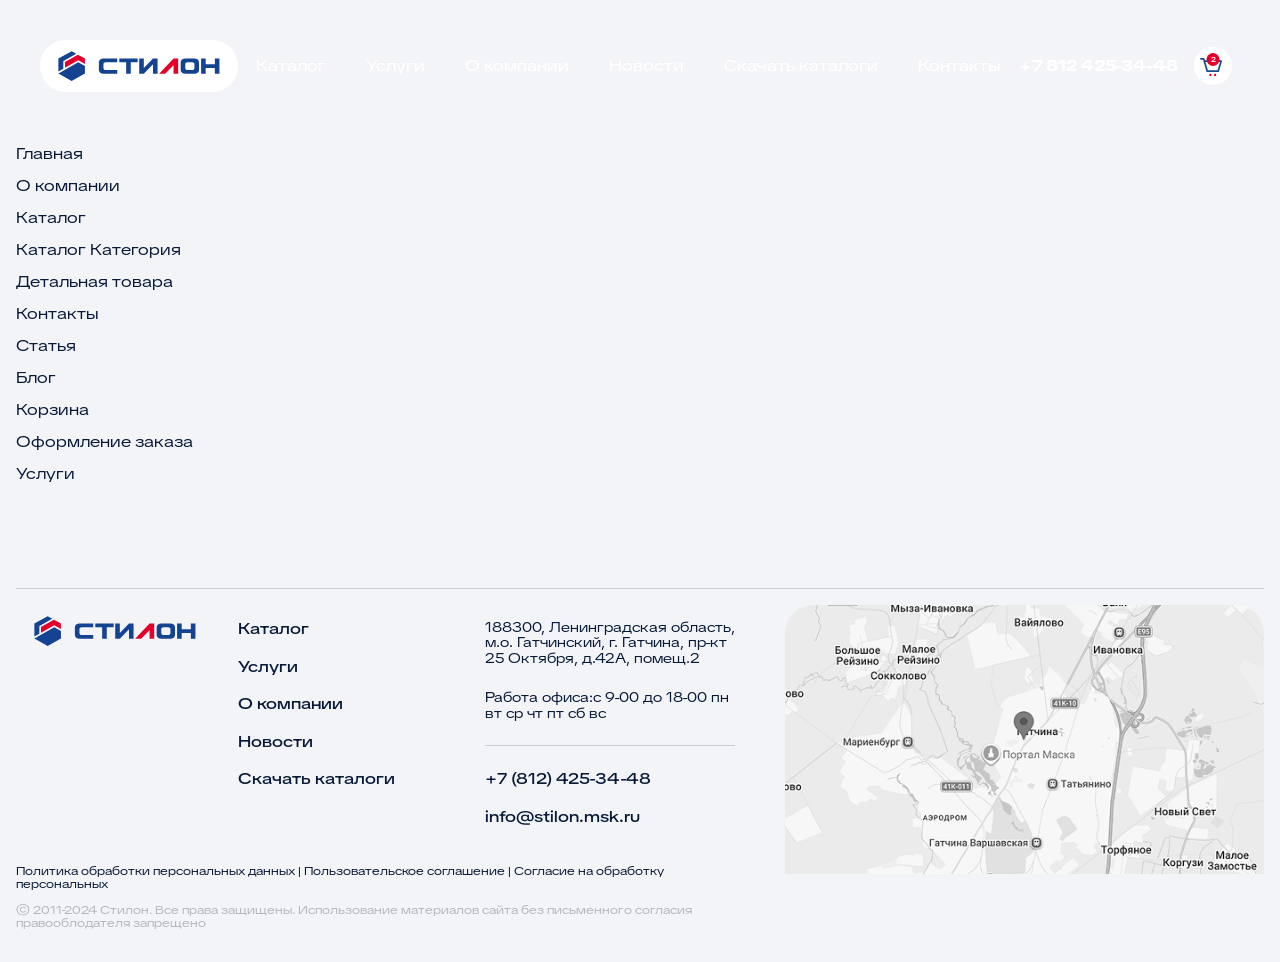
==== commit 516c4ff9: "feat: детальная товара, попап" ====
--- a/index.html
+++ b/index.html
@@ -74,9 +74,14 @@
                 <li style="margin-bottom: 12px;">
                     <a href="about.html">О компании</a>
                 </li>
-
                 <li style="margin-bottom: 12px;">
                     <a href="catalog.html">Каталог</a>
+                </li>
+                <li style="margin-bottom: 12px;">
+                    <a href="catalog-category.html">Каталог Категория</a>
+                </li>
+                <li style="margin-bottom: 12px;">
+                    <a href="product-detailed.html">Детальная товара</a>
                 </li>
                 <li style="margin-bottom: 12px;">
                     <a href="contacts.html">Контакты</a>
--- a/scss/main.css
+++ b/scss/main.css
@@ -11,7 +11,7 @@
   --btn-bg-primary: linear-gradient(90deg, #071C39 0%, #194B8E 49.52%, #071C39 100%);
   --btn-bg-secondary: linear-gradient(90deg, #AC0121 0%, #E4002B 49.52%, #AC0121 100%);
   --font-primary: 'TikTok Sans', sans-serif;
-  --container: 1440px;
+  --container: 2200px;
   --pad: 16px;
 }
 
@@ -532,19 +532,28 @@
   padding: 16px 0 0 0;
   z-index: 99;
 }
-.header.is-white .header__inner {
+.header--white .header__inner {
   background: rgba(133, 137, 148, 0.3607843137);
 }
-.header.is-white .header__logo {
+.header--white .header__logo {
   background-color: transparent;
 }
-.header.is-white .header__logo .logo-white {
+.header--white .header__logo .logo-white {
   display: block;
 }
-.header.is-white .header__logo .logo-primary {
+.header--white .header__logo .logo-primary {
   display: none;
 }
+.header--open-catalog .header__inner {
+  border-radius: 40px 40px 0 0;
+}
+.header--open-catalog .header__catalog {
+  opacity: 1;
+  visibility: visible;
+  pointer-events: all;
+}
 .header__wrapper {
+  position: relative;
   padding: 24px;
 }
 @media screen and (max-width: 767.98px) {
@@ -561,6 +570,7 @@
   border-radius: 40px;
   backdrop-filter: blur(35px);
   padding: 0 8px 0 0;
+  transition: 0.4s ease-in-out;
 }
 @media screen and (max-width: 767.98px) {
   .header__inner {
@@ -689,6 +699,67 @@
     top: 4px;
   }
 }
+.header__catalog {
+  position: absolute;
+  width: calc(100% - 48px);
+  top: calc(100% - 24px);
+  left: 24px;
+  right: 24px;
+  padding: 32px 20px 24px;
+  background-color: rgba(243, 244, 248, 0.2901960784);
+  border-radius: 0 0 40px 40px;
+  backdrop-filter: blur(35px);
+  opacity: 0;
+  visibility: hidden;
+  pointer-events: none;
+  transition: 0.4s ease-in-out;
+}
+.header__catalog-grid {
+  display: grid;
+  grid-template-columns: repeat(15, 1fr);
+  gap: 16px;
+}
+.header__catalog-block {
+  grid-column: span 3;
+  display: flex;
+  flex-direction: column;
+  align-items: flex-start;
+  justify-content: space-between;
+  gap: 12px;
+  padding: 24px;
+  background-color: var(--color-white);
+  border-radius: 24px;
+  transition: background-color 0.25s ease-in-out;
+}
+@media (any-hover: hover) {
+  .header__catalog-block:hover {
+    background-color: var(--color-grey);
+  }
+}
+.header__catalog-block--xl {
+  grid-column: span 5;
+}
+.header__catalog-block-title {
+  font-size: 18px;
+  line-height: 1.1;
+  font-weight: 600;
+}
+.header__catalog-block-icon {
+  display: flex;
+  align-items: center;
+  justify-content: center;
+  width: 32px;
+  height: 32px;
+  margin-left: auto;
+  border-radius: 50%;
+  background: linear-gradient(90deg, #071C39 0%, #194B8E 49.52%, #071C39 100%);
+}
+.header__catalog-block-icon::before {
+  content: "";
+  width: 32px;
+  height: 32px;
+  background: url("../../img/icons/arrow-right.svg") center center/32px no-repeat;
+}
 
 .footer {
   padding-top: 80px;
@@ -1206,6 +1277,93 @@
   line-height: 1;
 }
 
+.popup {
+  max-width: 885px;
+  width: 100%;
+  padding: 40px 32px 32px;
+  background-color: var(--color-white);
+  border-radius: 24px;
+}
+@media screen and (max-width: 767.98px) {
+  .popup {
+    padding: 20px;
+    border-radius: 20px;
+  }
+}
+.popup .fancybox-button.fancybox-close-small {
+  display: none;
+}
+.popup__head {
+  display: flex;
+  flex-direction: column;
+  align-items: flex-start;
+  gap: 16px;
+  margin-bottom: 24px;
+  padding-right: 40px;
+}
+.popup__title {
+  font-size: 40px;
+  line-height: 1.1;
+  font-weight: 600;
+}
+@media screen and (max-width: 767.98px) {
+  .popup__title {
+    font-size: 24px;
+  }
+}
+.popup__close {
+  position: absolute;
+  width: 28px;
+  height: 28px;
+  top: 40px;
+  right: 32px;
+  padding: 0;
+  width: 28px;
+  height: 28px;
+  border: none;
+  outline: none;
+  background: transparent;
+  color: unset;
+  background: url("../../img/icons/close.svg") center center/contain no-repeat;
+  cursor: pointer;
+}
+@media screen and (max-width: 767.98px) {
+  .popup__close {
+    width: 24px;
+    height: 24px;
+    background-size: 24px;
+    top: 20px;
+    right: 20px;
+  }
+}
+.popup__content .contacts-form {
+  padding: 0;
+}
+
+.popup-add-to-cart {
+  width: 100%;
+  padding-top: 64px;
+}
+@media screen and (max-width: 767.98px) {
+  .popup-add-to-cart {
+    padding-top: 24px;
+  }
+}
+.popup-add-to-cart__action {
+  display: flex;
+  align-items: center;
+  gap: 16px;
+}
+@media screen and (max-width: 767.98px) {
+  .popup-add-to-cart__action {
+    flex-direction: column;
+    gap: 8px;
+  }
+}
+.popup-add-to-cart__btn {
+  flex-grow: 1;
+}
+
 .hero {
   padding: 16px 0;
 }
@@ -2142,6 +2300,195 @@
   background: linear-gradient(90deg, #E0E3EB 0%, #E4002B 50%, #E0E3EB 100%);
 }
 
+.catalog__inner {
+  display: grid;
+  grid-template-columns: 355px calc(100% - 16px - 355px);
+  gap: 16px;
+}
+@media screen and (max-width: 1279.98px) {
+  .catalog__inner {
+    grid-template-columns: 100%;
+  }
+}
+.catalog__sidebar {
+  width: 335px;
+}
+@media screen and (max-width: 1279.98px) {
+  .catalog__sidebar {
+    width: 100%;
+    padding: 30px 24px;
+    background: linear-gradient(180deg, #134391 0%, #081A38 100%);
+    border-radius: 24px;
+  }
+}
+.catalog__sidebar-inner {
+  display: flex;
+  flex-direction: column;
+  gap: 16px;
+}
+@media screen and (max-width: 1279.98px) {
+  .catalog__sidebar-inner {
+    display: none;
+  }
+}
+.catalog__sidebar-block {
+  background-color: var(--color-grey);
+  padding: 32px;
+  border-radius: 24px;
+}
+.catalog__links {
+  display: flex;
+  flex-direction: column;
+  align-items: flex-start;
+  gap: 30px;
+}
+@media screen and (max-width: 1279.98px) {
+  .catalog__links {
+    gap: 0px;
+  }
+}
+.catalog__link {
+  font-size: 16px;
+  line-height: 1.1;
+  font-weight: 600;
+  color: rgba(0, 0, 0, 0.5019607843);
+  transition: color 0.25s ease-in-out;
+}
+@media (any-hover: hover) {
+  .catalog__link:hover {
+    color: var(--color-primary-100);
+    text-decoration: underline;
+  }
+}
+.catalog__nav-list {
+  display: flex;
+  flex-direction: column;
+  align-items: flex-start;
+  gap: 20px;
+}
+.catalog__nav-item {
+  line-height: 1;
+}
+.catalog__nav-item-link {
+  font-size: 16px;
+  line-height: 1.1;
+  font-weight: 600;
+}
+@media (any-hover: hover) {
+  .catalog__nav-item-link:hover {
+    text-decoration: underline;
+  }
+}
+.catalog__nav-item-sublist {
+  display: flex;
+  flex-direction: column;
+  align-items: flex-start;
+  margin-top: 24px;
+  gap: 18px;
+  padding-left: 16px;
+  border-left: 1px solid var(--color-border);
+}
+.catalog__nav-item-sublink {
+  font-size: 14px;
+  line-height: 1.1;
+  font-weight: 600;
+}
+@media (any-hover: hover) {
+  .catalog__nav-item-sublink:hover {
+    text-decoration: underline;
+  }
+}
+.catalog__main {
+  width: 100%;
+  height: 100%;
+}
+
+.catalog-sections {
+  width: 100%;
+  height: 100%;
+  padding: 24px;
+  background-color: var(--color-grey);
+  border-radius: 24px;
+}
+@media screen and (max-width: 767.98px) {
+  .catalog-sections {
+    padding: 20px;
+    border-radius: 20px;
+  }
+}
+.catalog-sections__list {
+  display: grid;
+  grid-template-columns: repeat(3, 1fr);
+  gap: 16px;
+}
+@media screen and (max-width: 767.98px) {
+  .catalog-sections__list {
+    grid-template-columns: 100%;
+    gap: 8px;
+  }
+}
+.catalog-sections__item {
+  display: flex;
+  flex-direction: column;
+  align-items: flex-start;
+  background-color: var(--color-white);
+  border-radius: 24px;
+}
+@media screen and (max-width: 767.98px) {
+  .catalog-sections__item {
+    border-radius: 20px;
+  }
+}
+.catalog-sections__item-title {
+  font-size: 20px;
+  line-height: 1.1;
+  font-weight: 600;
+  padding: 32px 32px 16px;
+}
+@media screen and (max-width: 1279.98px) {
+  .catalog-sections__item-title {
+    padding: 20px 20px 16px;
+  }
+}
+@media screen and (max-width: 767.98px) {
+  .catalog-sections__item-title {
+    font-size: 16px;
+  }
+}
+.catalog-sections__item-img {
+  display: flex;
+  justify-content: flex-end;
+  width: 100%;
+}
+.catalog-sections__item-img img {
+  display: block;
+  max-width: 100%;
+}
+@media screen and (max-width: 767.98px) {
+  .catalog-sections__item-img img {
+    max-width: 200px;
+  }
+}
+.catalog-sections__bottom {
+  margin-top: 32px;
+  display: flex;
+  align-items: center;
+  justify-content: flex-end;
+}
+@media screen and (max-width: 767.98px) {
+  .catalog-sections__bottom {
+    margin-top: 24px;
+  }
+}
+.catalog-sections__btn {
+  width: 320px;
+}
+@media screen and (max-width: 767.98px) {
+  .catalog-sections__btn {
+    width: 100%;
+  }
+}
+
 .contacts-map__frame {
   width: 100%;
   height: 360px;
@@ -3093,4 +3440,692 @@
   .working-place__gallery-item {
     border-radius: 16px;
   }
+}
+
+.catalog-categories__inner {
+  padding: 40px 45px 60px;
+  background-color: var(--color-grey);
+  border-radius: 24px;
+}
+@media screen and (max-width: 767.98px) {
+  .catalog-categories__inner {
+    padding: 20px;
+    border-radius: 20px;
+  }
+}
+.catalog-categories__nav {
+  display: flex;
+  align-items: center;
+  gap: 16px 32px;
+  flex-wrap: wrap;
+  margin-bottom: 32px;
+}
+.catalog-categories__nav-title {
+  font-size: 20px;
+  line-height: 1.2;
+}
+@media screen and (max-width: 767.98px) {
+  .catalog-categories__nav-title {
+    font-size: 16px;
+  }
+}
+.catalog-categories__nav-list {
+  display: flex;
+  align-items: center;
+  gap: 20px;
+  flex-wrap: wrap;
+}
+@media screen and (max-width: 767.98px) {
+  .catalog-categories__nav-list {
+    gap: 12px;
+  }
+}
+.catalog-categories__nav-link {
+  padding: 15px 23px;
+  border: 1px solid var(--color-border);
+  border-radius: 32px;
+  font-size: 14px;
+  line-height: 1.1;
+  font-weight: 600;
+  transition: background-color 0.25s ease-in-out, color 0.25s ease-in-out, border-color 0.25s ease-in-out;
+}
+@media screen and (max-width: 767.98px) {
+  .catalog-categories__nav-link {
+    padding: 11px 15px;
+  }
+}
+@media (any-hover: hover) {
+  .catalog-categories__nav-link:hover {
+    background-color: var(--color-primary-100);
+    color: var(--color-white);
+    border-color: var(--color-primary-100);
+  }
+}
+.catalog-categories__search {
+  position: relative;
+  margin-bottom: 32px;
+}
+.catalog-categories__search-icon {
+  position: absolute;
+  width: 39px;
+  height: 39px;
+  inset: 8px auto 8px 8px;
+  border-radius: 50%;
+  background-color: rgba(243, 244, 248, 0.431372549);
+  backdrop-filter: blur(23px);
+  border-radius: 50%;
+  display: flex;
+  align-items: center;
+  justify-content: center;
+}
+.catalog-categories__search-icon::before {
+  content: "";
+  display: block;
+  width: 18px;
+  height: 18px;
+  mask: url("../../img/icons/search.svg") center center/18px no-repeat;
+  -webkit-mask: url("../../img/icons/search.svg") center center/18px no-repeat;
+  background-color: var(--color-white);
+}
+.catalog-categories__search-input {
+  display: block;
+  width: 100%;
+  padding: 16px 40px 16px 68px;
+  height: 55px;
+  font-size: 20px;
+  line-height: 1.1;
+  font-weight: 600;
+  color: var(--color-white);
+  background: linear-gradient(90deg, #071C39 0%, #194B8E 49.52%, #071C39 100%);
+  border: none;
+  border-radius: 32px;
+}
+.catalog-categories__search-input::-moz-placeholder {
+  font-size: 20px;
+  line-height: 1.1;
+  font-weight: 600;
+  color: var(--color-white);
+}
+.catalog-categories__search-input::placeholder {
+  font-size: 20px;
+  line-height: 1.1;
+  font-weight: 600;
+  color: var(--color-white);
+}
+.catalog-categories__search-input:focus::-moz-placeholder {
+  opacity: 0;
+}
+.catalog-categories__search-input:focus::placeholder {
+  opacity: 0;
+}
+.catalog-categories__items {
+  display: grid;
+  grid-template-columns: repeat(3, 1fr);
+  gap: 16px;
+}
+@media screen and (max-width: 1023.98px) {
+  .catalog-categories__items {
+    grid-template-columns: repeat(2, 1fr);
+  }
+}
+@media screen and (max-width: 559.98px) {
+  .catalog-categories__items {
+    grid-template-columns: 100%;
+  }
+}
+.catalog-categories__item {
+  position: relative;
+  width: 100%;
+  min-height: 280px;
+  padding: 24px;
+  border-radius: 24px;
+  background-color: var(--color-white);
+  overflow: hidden;
+  z-index: 1;
+  transition: transform 0.25s ease-in-out, box-shadow 0.25s ease-in-out;
+}
+@media screen and (max-width: 559.98px) {
+  .catalog-categories__item {
+    min-height: 180px;
+    padding: 20px;
+    border-radius: 20px;
+  }
+}
+@media (any-hover: hover) {
+  .catalog-categories__item:hover {
+    box-shadow: 0px 0px 32px 17px rgba(94, 125, 178, 0.1019607843);
+    transform: scale(1.02);
+  }
+}
+.catalog-categories__item--wide {
+  grid-column: span 3;
+}
+@media screen and (max-width: 1023.98px) {
+  .catalog-categories__item--wide {
+    grid-column: span 2;
+  }
+}
+@media screen and (max-width: 559.98px) {
+  .catalog-categories__item--wide {
+    grid-column: span 1;
+  }
+}
+.catalog-categories__item--secondary {
+  min-height: 180px;
+}
+.catalog-categories__item-title {
+  font-size: 20px;
+  line-height: 1.1;
+  font-weight: 600;
+}
+.catalog-categories__item-img {
+  display: block;
+  max-width: 420px;
+  width: 100%;
+  height: 100%;
+  position: absolute;
+  bottom: 0;
+  right: 0;
+  z-index: -1;
+}
+@media screen and (max-width: 559.98px) {
+  .catalog-categories__item-img {
+    max-width: 240px;
+  }
+}
+.catalog-categories__item-img img {
+  display: block;
+  width: 100%;
+  height: 100%;
+  -o-object-fit: cover;
+     object-fit: cover;
+}
+
+.product-detailed {
+  padding: 24px;
+  border-radius: 24px;
+  background-color: var(--color-grey);
+}
+@media screen and (max-width: 991.98px) {
+  .product-detailed {
+    padding: 0;
+    border-radius: 0;
+    background-color: transparent;
+  }
+}
+.product-detailed__main {
+  margin-bottom: 64px;
+}
+@media screen and (max-width: 991.98px) {
+  .product-detailed__main {
+    margin-bottom: 32px;
+  }
+}
+.product-detailed__desc {
+  display: none;
+  margin-bottom: 40px;
+}
+.product-detailed__desc.is-open {
+  display: block;
+}
+.product-detailed__desc-btn {
+  display: flex;
+  align-items: center;
+  justify-content: center;
+  width: 100%;
+  padding: 15px;
+  text-align: center;
+  font-size: 20px;
+  line-height: 1.1;
+  font-weight: 600;
+  border: 1px solid var(--color-border);
+  background-color: transparent;
+  border-radius: 32px;
+  margin-top: 32px;
+  cursor: pointer;
+}
+@media screen and (max-width: 991.98px) {
+  .product-detailed__desc-btn {
+    font-size: 16px;
+    line-height: 1.25;
+    padding: 12px 23px;
+  }
+}
+.product-detailed__additional {
+  width: 100%;
+}
+.product-detailed__additional-title {
+  font-size: 24px;
+  line-height: 1.1;
+  font-weight: 600;
+  margin-bottom: 24px;
+}
+.product-detailed__additional-list {
+  display: grid;
+  grid-template-columns: repeat(4, 1fr);
+  gap: 12px;
+}
+@media screen and (max-width: 991.98px) {
+  .product-detailed__additional-list {
+    grid-template-columns: repeat(2, 1fr);
+  }
+}
+.product-detailed__additional-item {
+  background-color: var(--color-white);
+  border-radius: 24px;
+}
+@media screen and (max-width: 991.98px) {
+  .product-detailed__additional-item {
+    border-radius: 20px;
+  }
+}
+.product-detailed__additional-item-head {
+  padding: 24px;
+}
+@media screen and (max-width: 991.98px) {
+  .product-detailed__additional-item-head {
+    padding: 20px;
+  }
+}
+.product-detailed__additional-item-title {
+  font-size: 16px;
+  line-height: 1.1;
+  font-weight: 600;
+  margin-bottom: 12px;
+}
+.product-detailed__additional-item-desc {
+  font-size: 14px;
+  line-height: 1.2;
+}
+.product-detailed__additional-item-img {
+  display: flex;
+  justify-content: flex-end;
+  width: 100%;
+}
+.product-detailed__additional-item-img img {
+  display: block;
+  max-width: 240px;
+  width: 100%;
+}
+.product-detailed__table {
+  width: 100%;
+  border-collapse: collapse;
+  margin-bottom: 40px;
+}
+@media screen and (max-width: 991.98px) {
+  .product-detailed__table {
+    display: none;
+  }
+}
+.product-detailed__table-thead-cell {
+  font-size: 10px;
+  line-height: 1.1;
+  text-align: left;
+  text-transform: uppercase;
+  font-weight: 400;
+  padding: 12px;
+}
+@media (any-hover: hover) {
+  .product-detailed__table-row:hover + .product-detailed__table-row .product-detailed__table-cell {
+    border-top-color: transparent;
+  }
+  .product-detailed__table-row:hover .product-detailed__table-cell {
+    background-color: #E0E3EB;
+    border-top-color: transparent;
+  }
+  .product-detailed__table-row:hover .product-detailed__table-to-cart {
+    opacity: 1;
+  }
+}
+.product-detailed__table-cell {
+  font-size: 14px;
+  line-height: 1.1;
+  font-weight: 600;
+  padding: 4px 12px;
+  border-top: 1px solid var(--color-border);
+}
+@media screen and (max-width: 1399.98px) {
+  .product-detailed__table-cell {
+    font-size: 12px;
+  }
+}
+.product-detailed__table-cell:first-child {
+  border-radius: 20px 0 0 20px;
+}
+.product-detailed__table-cell:last-child {
+  border-radius: 0 20px 20px 0;
+}
+.product-detailed__table-to-cart {
+  display: flex;
+  align-items: center;
+  justify-content: center;
+  width: 32px;
+  height: 32px;
+  background-color: var(--color-white);
+  border-radius: 50%;
+  border: none;
+  outline: none;
+  opacity: 0;
+  cursor: pointer;
+}
+@media (any-hover: hover) {
+  .product-detailed__table-to-cart:hover {
+    box-shadow: -2px 0px 20px 0px rgba(133, 137, 148, 0.3098039216);
+  }
+}
+.product-detailed__series {
+  display: none;
+}
+@media screen and (max-width: 991.98px) {
+  .product-detailed__series {
+    display: block;
+    padding: 0 8px 20px 8px;
+    overflow: hidden;
+    background-color: var(--color-grey);
+    border-radius: 20px;
+  }
+}
+.product-detailed__series-table {
+  display: flex;
+  align-items: stretch;
+  overflow-x: auto;
+  gap: 8px;
+  padding-bottom: 11px;
+}
+.product-detailed__series-table::-webkit-scrollbar {
+  width: 100%;
+  height: 4px;
+  background-color: rgba(133, 137, 148, 0.3607843137);
+  border-radius: 4px;
+}
+.product-detailed__series-table::-webkit-scrollbar-thumb {
+  background: linear-gradient(180deg, #134391 0%, #081A38 100%);
+  border-radius: 4px;
+}
+.product-detailed__series-head {
+  display: grid;
+  grid-template-columns: 1fr;
+  grid-template-rows: repeat(14, 1fr);
+  padding: 32px 0 12px;
+  flex-shrink: 0;
+}
+.product-detailed__series-head .product-detailed__series-cell {
+  font-size: 10px;
+  font-weight: 400;
+  text-transform: uppercase;
+}
+.product-detailed__series-cell {
+  position: relative;
+  display: flex;
+  align-items: center;
+  padding: 16px 8px;
+  font-size: 14px;
+  line-height: 1.1;
+  font-weight: 600;
+}
+.product-detailed__series-cell:not(:last-child)::before {
+  content: "";
+  position: absolute;
+  width: calc(100% + 8px);
+  height: 1px;
+  left: -8px;
+  bottom: 0;
+  background-color: var(--color-border);
+}
+.product-detailed__series-item {
+  max-width: 210px;
+  display: grid;
+  grid-template-columns: 1fr;
+  grid-template-rows: repeat(14, 1fr);
+  padding: 32px 0 12px;
+  border-radius: 20px;
+  flex-shrink: 0;
+  background-color: #E0E3EB;
+}
+.product-detailed__series-to-cart {
+  display: flex;
+  align-items: center;
+  justify-content: center;
+  width: 32px;
+  height: 32px;
+  background-color: var(--color-white);
+  border-radius: 50%;
+  border: none;
+  outline: none;
+  cursor: pointer;
+}
+
+.product-details {
+  display: flex;
+  align-items: flex-start;
+  gap: 50px;
+}
+@media screen and (max-width: 991.98px) {
+  .product-details {
+    flex-direction: column;
+    gap: 0;
+    background-color: var(--color-grey);
+    border-radius: 20px;
+  }
+}
+.product-details__main {
+  width: 40%;
+}
+@media screen and (max-width: 991.98px) {
+  .product-details__main {
+    width: 100%;
+    display: contents;
+  }
+}
+.product-details__info {
+  width: 50%;
+}
+@media screen and (max-width: 991.98px) {
+  .product-details__info {
+    width: 100%;
+    display: contents;
+  }
+}
+.product-details__gallery {
+  display: flex;
+  align-items: center;
+  gap: 32px;
+  width: 100%;
+  max-width: 100%;
+  height: 242px;
+  overflow: hidden;
+  background-color: var(--color-white);
+  border-radius: 24px;
+  margin-bottom: 24px;
+  padding: 0 16px;
+  overflow: hidden;
+}
+@media screen and (max-width: 991.98px) {
+  .product-details__gallery {
+    border-radius: 20px;
+    height: 200px;
+    padding: 0 12px;
+  }
+}
+.product-details__slider {
+  position: relative;
+  overflow: hidden;
+}
+.product-details__slider .swiper-slide {
+  height: 200px;
+}
+.product-details__slider-img {
+  width: 100%;
+  height: 100%;
+  display: flex;
+  align-items: center;
+  justify-content: center;
+}
+.product-details__slider-next, .product-details__slider-prev {
+  width: 32px;
+  height: 32px;
+  position: absolute;
+  top: 50%;
+  transform: translateY(-50%);
+  padding: 0;
+  border: none;
+  background-color: transparent;
+  border: none;
+  z-index: 2;
+  cursor: pointer;
+}
+.product-details__slider-next {
+  right: 0;
+}
+.product-details__slider-prev {
+  left: 0;
+}
+.product-details__thumbs {
+  width: 70px;
+  height: 242px;
+  flex-shrink: 0;
+  padding: 50px 0 120px;
+}
+@media screen and (max-width: 991.98px) {
+  .product-details__thumbs {
+    height: 200px;
+    padding: 48px 0 88px;
+  }
+}
+.product-details__thumbs-img {
+  display: block;
+  width: 100%;
+  height: 100%;
+  display: flex;
+  align-items: center;
+  justify-content: center;
+  background-color: var(--color-white);
+  border-radius: 20px;
+  overflow: hidden;
+  box-shadow: -2px 0px 20px 0px rgba(133, 137, 148, 0.3098039216);
+}
+@media screen and (max-width: 991.98px) {
+  .product-details__thumbs-img {
+    border-radius: 12px;
+  }
+}
+.product-details__thumbs-img img {
+  display: block;
+  width: 100%;
+  height: 100%;
+  -o-object-fit: contain;
+     object-fit: contain;
+}
+.product-details__action {
+  display: flex;
+  flex-direction: column;
+  gap: 16px;
+}
+@media screen and (max-width: 991.98px) {
+  .product-details__action {
+    width: 100%;
+    order: 99;
+    margin-top: 32px;
+    padding: 0 16px 16px 16px;
+  }
+}
+.product-details__more-info {
+  display: flex;
+  align-items: center;
+  justify-content: center;
+  width: 100%;
+  padding: 15px;
+  text-align: center;
+  font-size: 20px;
+  line-height: 1.1;
+  font-weight: 600;
+  border: 1px solid var(--color-border);
+  background-color: transparent;
+  border-radius: 32px;
+  cursor: pointer;
+}
+@media screen and (max-width: 991.98px) {
+  .product-details__more-info {
+    font-size: 16px;
+    line-height: 1.25;
+    padding: 12px 23px;
+  }
+}
+.product-details__title {
+  font-size: 24px;
+  line-height: 1.1;
+  font-weight: 600;
+  padding-bottom: 40px;
+  margin-bottom: 32px;
+  border-bottom: 1px solid var(--color-border);
+}
+@media screen and (max-width: 991.98px) {
+  .product-details__title {
+    display: none;
+  }
+}
+.product-details__head {
+  display: none;
+}
+@media screen and (max-width: 991.98px) {
+  .product-details__head {
+    display: block;
+    width: 100%;
+    padding: 24px;
+    background-color: var(--color-grey);
+    font-size: 20px;
+    border-radius: 20px;
+    border-bottom: 0;
+    margin-bottom: 20px;
+    order: -1;
+  }
+}
+.product-details__list {
+  display: flex;
+  flex-direction: column;
+  gap: 24px;
+}
+@media screen and (max-width: 991.98px) {
+  .product-details__list {
+    gap: 16px;
+    padding: 20px 16px 24px 16px;
+  }
+}
+.product-details__list-row {
+  display: grid;
+  grid-template-columns: repeat(2, 1fr);
+  gap: 24px;
+}
+@media screen and (max-width: 991.98px) {
+  .product-details__list-row {
+    display: flex;
+    flex-direction: column;
+    gap: 16px;
+  }
+}
+.product-details__list-row:not(:last-of-type) {
+  padding-bottom: 24px;
+  border-bottom: 1px solid var(--color-border);
+}
+@media screen and (max-width: 991.98px) {
+  .product-details__list-row:not(:last-of-type) {
+    padding-bottom: 16px;
+  }
+}
+.product-details__list-item {
+  font-size: 16px;
+  line-height: 1.3;
+}
+@media screen and (max-width: 991.98px) {
+  .product-details__list-item:not(:last-of-type) {
+    padding-bottom: 16px;
+    border-bottom: 1px solid var(--color-border);
+  }
+}
+.product-details__list-item span {
+  display: block;
+  font-size: 20px;
+  line-height: 1.1;
+  font-weight: 600;
+  margin-bottom: 8px;
 }/*# sourceMappingURL=main.css.map */
